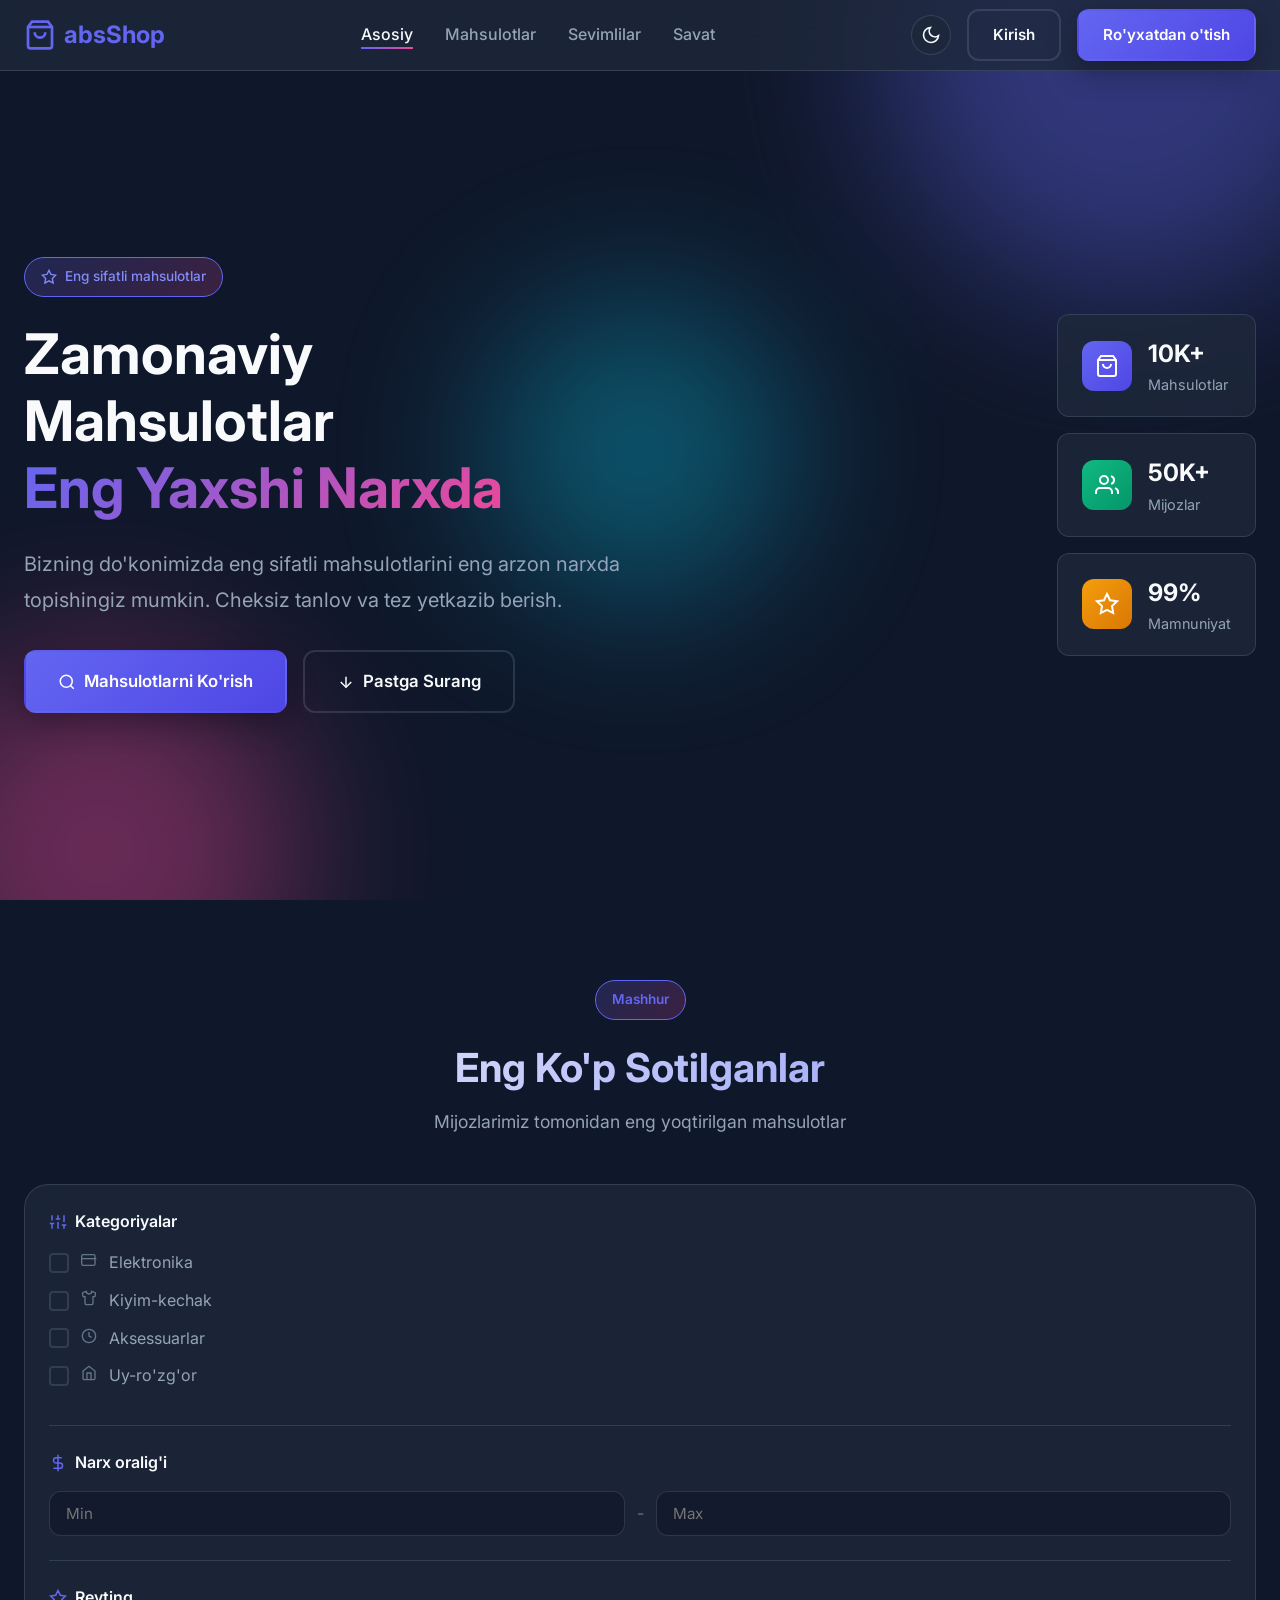
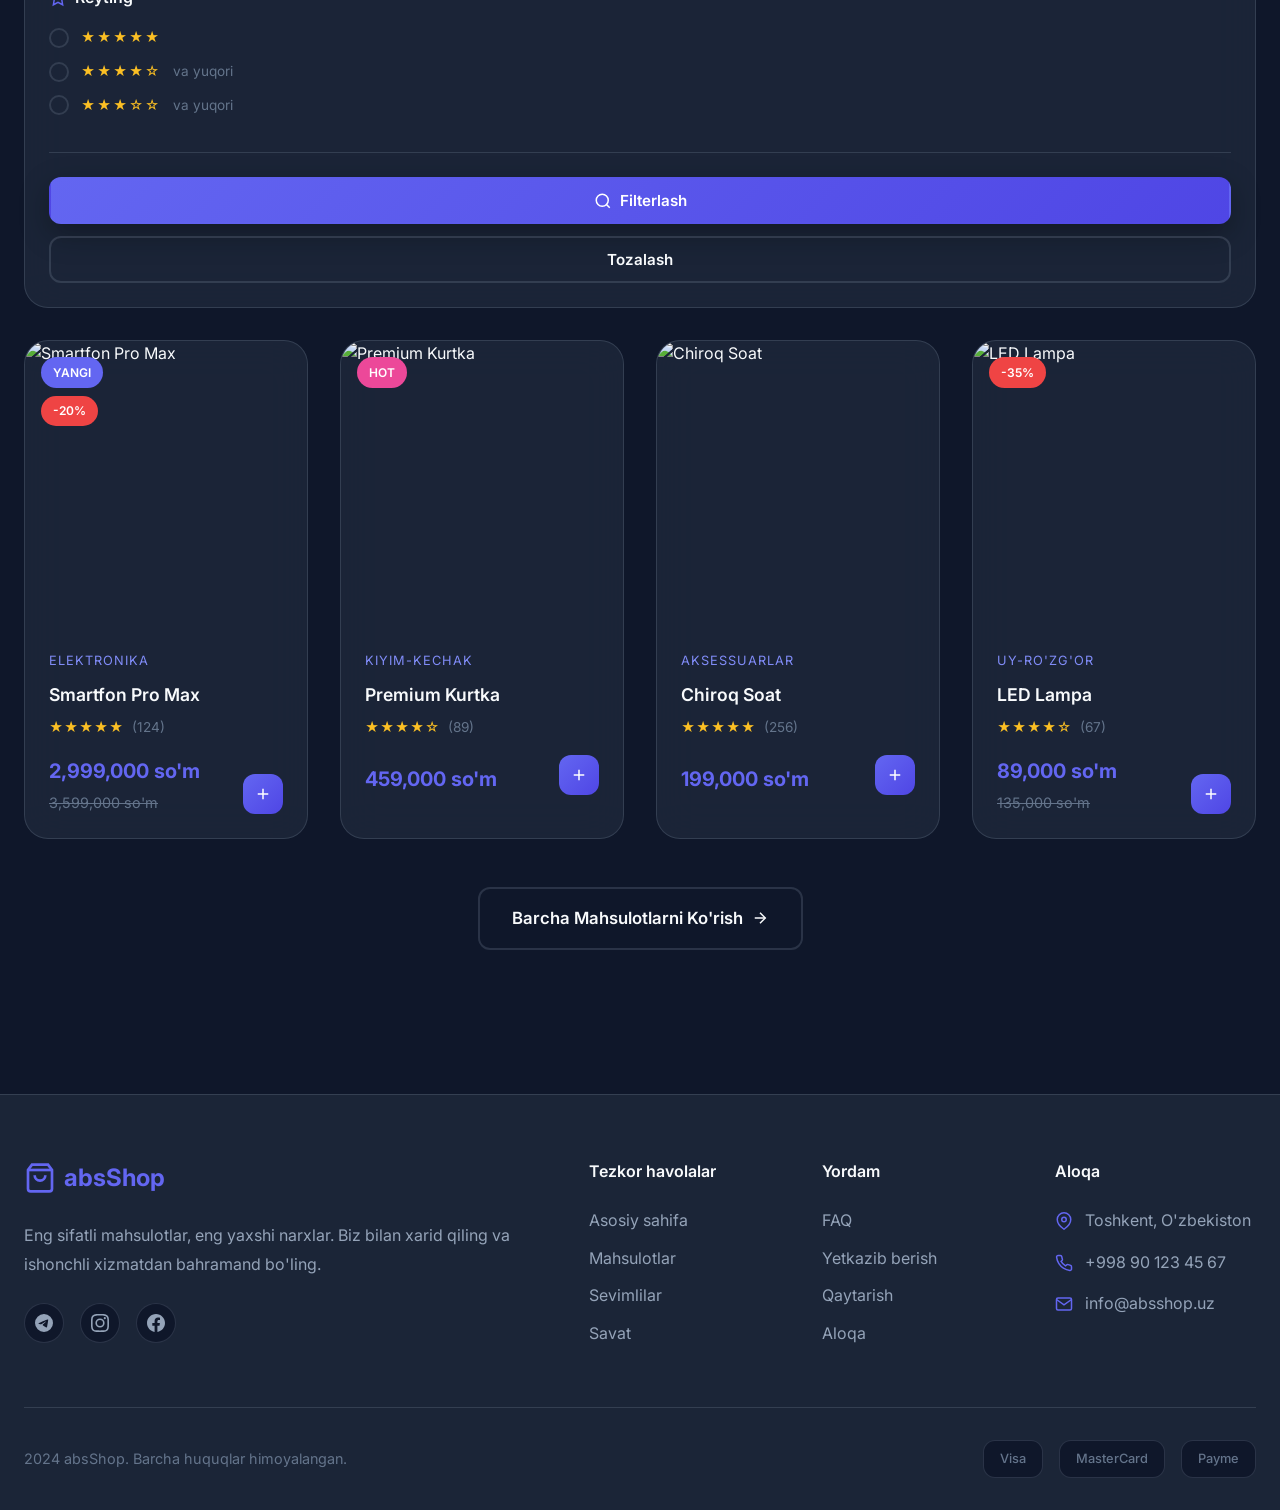
==== index.html @ 9c870eeb "ver 1.00" ====
<!DOCTYPE html>
<html lang="uz" data-theme="dark">
<head>
    <meta charset="UTF-8">
    <meta name="viewport" content="width=device-width, initial-scale=1.0">
    <meta name="description" content="absShop - Zamonaviy E-Commerce">
    <title>absShop | Asosiy Sahifa</title>
    <link rel="stylesheet" href="/styles/index.css">
</head>
<body>
    <header class="header">
        <nav class="navbar">
            <div class="container navbar__inner">
                <a href="index.html" class="logo">
                    <svg viewBox="0 0 24 24" fill="none" stroke="currentColor" stroke-width="2">
                        <path d="M6 2L3 6v14a2 2 0 0 0 2 2h14a2 2 0 0 0 2-2V6l-3-4z"/>
                        <line x1="3" y1="6" x2="21" y2="6"/>
                        <path d="M16 10a4 4 0 0 1-8 0"/>
                    </svg>
                    <span>absShop</span>
                </a>

                <ul class="nav-links">
                    <li><a href="index.html" class="nav-link active">Asosiy</a></li>
                    <li><a href="products.html" class="nav-link">Mahsulotlar</a></li>
                    <li><a href="favorites.html" class="nav-link">Sevimlilar</a></li>
                    <li><a href="cart.html" class="nav-link">Savat</a></li>
                </ul>

                <div class="nav-actions">
                    <button class="theme-toggle" aria-label="Tema">
                        <svg class="icon-sun" viewBox="0 0 24 24" fill="none" stroke="currentColor" stroke-width="2">
                            <circle cx="12" cy="12" r="5"/>
                            <line x1="12" y1="1" x2="12" y2="3"/>
                            <line x1="12" y1="21" x2="12" y2="23"/>
                            <line x1="4.22" y1="4.22" x2="5.64" y2="5.64"/>
                            <line x1="18.36" y1="18.36" x2="19.78" y2="19.78"/>
                            <line x1="1" y1="12" x2="3" y2="12"/>
                            <line x1="21" y1="12" x2="23" y2="12"/>
                            <line x1="4.22" y1="19.78" x2="5.64" y2="18.36"/>
                            <line x1="18.36" y1="5.64" x2="19.78" y2="4.22"/>
                        </svg>
                        <svg class="icon-moon" viewBox="0 0 24 24" fill="none" stroke="currentColor" stroke-width="2">
                            <path d="M21 12.79A9 9 0 1 1 11.21 3 7 7 0 0 0 21 12.79z"/>
                        </svg>
                    </button>
                    <a href="/pages/loginPage.html" class="btn btn--outline">Kirish</a>
                    <a href="/pages/loginPage.html" class="btn btn--primary">Ro'yxatdan o'tish</a>
                    <button class="mobile-menu-btn" aria-label="Menyu">
                        <span></span>
                        <span></span>
                        <span></span>
                    </button>
                </div>
            </div>
        </nav>
    </header>

    <main>
        <section class="hero">
            <div class="hero__bg">
                <div class="hero__shape hero__shape--1"></div>
                <div class="hero__shape hero__shape--2"></div>
                <div class="hero__shape hero__shape--3"></div>
            </div>
            <div class="container hero__container">
                <div class="hero__content">
                    <span class="hero__badge">
                        <svg viewBox="0 0 24 24" fill="none" stroke="currentColor" stroke-width="2">
                            <polygon points="12 2 15.09 8.26 22 9.27 17 14.14 18.18 21.02 12 17.77 5.82 21.02 7 14.14 2 9.27 8.91 8.26 12 2"/>
                        </svg>
                        Eng sifatli mahsulotlar
                    </span>
                    <h1 class="hero__title">
                        Zamonaviy Mahsulotlar<br>
                        <span class="text-gradient">Eng Yaxshi Narxda</span>
                    </h1>
                    <p class="hero__subtitle">
                        Bizning do'konimizda eng sifatli mahsulotlarini eng arzon narxda topishingiz mumkin. Cheksiz tanlov va tez yetkazib berish.
                    </p>
                    <div class="hero__buttons">
                        <a href="products.html" class="btn btn--primary btn--lg">
                            <svg viewBox="0 0 24 24" fill="none" stroke="currentColor" stroke-width="2">
                                <circle cx="11" cy="11" r="8"/>
                                <line x1="21" y1="21" x2="16.65" y2="16.65"/>
                            </svg>
                            Mahsulotlarni Ko'rish
                        </a>
                        <a href="#products-preview" class="btn btn--outline btn--lg">
                            <svg viewBox="0 0 24 24" fill="none" stroke="currentColor" stroke-width="2">
                                <line x1="12" y1="5" x2="12" y2="19"/>
                                <polyline points="19 12 12 19 5 12"/>
                            </svg>
                            Pastga Surang
                        </a>
                    </div>
                </div>
                <div class="hero__stats">
                    <div class="stat-card">
                        <div class="stat-card__icon stat-card__icon--primary">
                            <svg viewBox="0 0 24 24" fill="none" stroke="currentColor" stroke-width="2">
                                <path d="M6 2L3 6v14a2 2 0 0 0 2 2h14a2 2 0 0 0 2-2V6l-3-4z"/>
                                <line x1="3" y1="6" x2="21" y2="6"/>
                                <path d="M16 10a4 4 0 0 1-8 0"/>
                            </svg>
                        </div>
                        <div class="stat-card__content">
                            <span class="stat-card__number">10K+</span>
                            <span class="stat-card__label">Mahsulotlar</span>
                        </div>
                    </div>
                    <div class="stat-card">
                        <div class="stat-card__icon stat-card__icon--success">
                            <svg viewBox="0 0 24 24" fill="none" stroke="currentColor" stroke-width="2">
                                <path d="M17 21v-2a4 4 0 0 0-4-4H5a4 4 0 0 0-4 4v2"/>
                                <circle cx="9" cy="7" r="4"/>
                                <path d="M23 21v-2a4 4 0 0 0-3-3.87"/>
                                <path d="M16 3.13a4 4 0 0 1 0 7.75"/>
                            </svg>
                        </div>
                        <div class="stat-card__content">
                            <span class="stat-card__number">50K+</span>
                            <span class="stat-card__label">Mijozlar</span>
                        </div>
                    </div>
                    <div class="stat-card">
                        <div class="stat-card__icon stat-card__icon--warning">
                            <svg viewBox="0 0 24 24" fill="none" stroke="currentColor" stroke-width="2">
                                <polygon points="12 2 15.09 8.26 22 9.27 17 14.14 18.18 21.02 12 17.77 5.82 21.02 7 14.14 2 9.27 8.91 8.26 12 2"/>
                            </svg>
                        </div>
                        <div class="stat-card__content">
                            <span class="stat-card__number">99%</span>
                            <span class="stat-card__label">Mamnuniyat</span>
                        </div>
                    </div>
                </div>
            </div>
        </section>

        <section id="products-preview" class="products-preview section">
            <div class="container">
                <div class="section-header">
                    <span class="section-badge">Mashhur</span>
                    <h2 class="section-title">Eng Ko'p Sotilganlar</h2>
                    <p class="section-subtitle">Mijozlarimiz tomonidan eng yoqtirilgan mahsulotlar</p>
                </div>

                <div class="filters">
                    <div class="filter-group">
                        <h3 class="filter-title">
                            <svg viewBox="0 0 24 24" fill="none" stroke="currentColor" stroke-width="2">
                                <line x1="4" y1="21" x2="4" y2="14"/>
                                <line x1="4" y1="10" x2="4" y2="3"/>
                                <line x1="12" y1="21" x2="12" y2="12"/>
                                <line x1="12" y1="8" x2="12" y2="3"/>
                                <line x1="20" y1="21" x2="20" y2="16"/>
                                <line x1="20" y1="12" x2="20" y2="3"/>
                                <line x1="1" y1="14" x2="7" y2="14"/>
                                <line x1="9" y1="8" x2="15" y2="8"/>
                                <line x1="17" y1="16" x2="23" y2="16"/>
                            </svg>
                            Kategoriyalar
                        </h3>
                        <label class="filter-checkbox">
                            <input type="checkbox" name="category" value="electronics">
                            <span class="filter-checkbox__mark"></span>
                            <span class="filter-checkbox__icon">
                                <svg viewBox="0 0 24 24" fill="none" stroke="currentColor" stroke-width="2">
                                    <rect x="1" y="4" width="20" height="16" rx="2" ry="2"/>
                                    <line x1="1" y1="10" x2="23" y2="10"/>
                                </svg>
                            </span>
                            Elektronika
                        </label>
                        <label class="filter-checkbox">
                            <input type="checkbox" name="category" value="clothing">
                            <span class="filter-checkbox__mark"></span>
                            <span class="filter-checkbox__icon">
                                <svg viewBox="0 0 24 24" fill="none" stroke="currentColor" stroke-width="2">
                                    <path d="M20.38 3.46L16 2a4 4 0 0 1-8 0L3.62 3.46a2 2 0 0 0-1.34 2.23l.58 3.47a1 1 0 0 0 .99.84H6v10c0 1.1.9 2 2 2h8a2 2 0 0 0 2-2V10h2.15a1 1 0 0 0 .99-.84l.58-3.47a2 2 0 0 0-1.34-2.23z"/>
                                </svg>
                            </span>
                            Kiyim-kechak
                        </label>
                        <label class="filter-checkbox">
                            <input type="checkbox" name="category" value="accessories">
                            <span class="filter-checkbox__mark"></span>
                            <span class="filter-checkbox__icon">
                                <svg viewBox="0 0 24 24" fill="none" stroke="currentColor" stroke-width="2">
                                    <circle cx="12" cy="12" r="10"/>
                                    <polyline points="12 6 12 12 16 14"/>
                                </svg>
                            </span>
                            Aksessuarlar
                        </label>
                        <label class="filter-checkbox">
                            <input type="checkbox" name="category" value="home">
                            <span class="filter-checkbox__mark"></span>
                            <span class="filter-checkbox__icon">
                                <svg viewBox="0 0 24 24" fill="none" stroke="currentColor" stroke-width="2">
                                    <path d="M3 9l9-7 9 7v11a2 2 0 0 1-2 2H5a2 2 0 0 1-2-2z"/>
                                    <polyline points="9 22 9 12 15 12 15 22"/>
                                </svg>
                            </span>
                            Uy-ro'zg'or
                        </label>
                    </div>

                    <div class="filter-group">
                        <h3 class="filter-title">
                            <svg viewBox="0 0 24 24" fill="none" stroke="currentColor" stroke-width="2">
                                <line x1="12" y1="1" x2="12" y2="23"/>
                                <path d="M17 5H9.5a3.5 3.5 0 0 0 0 7h5a3.5 3.5 0 0 1 0 7H6"/>
                            </svg>
                            Narx oralig'i
                        </h3>
                        <div class="filter-price">
                            <input type="number" placeholder="Min" class="filter-price__input">
                            <span class="filter-price__separator">-</span>
                            <input type="number" placeholder="Max" class="filter-price__input">
                        </div>
                    </div>

                    <div class="filter-group">
                        <h3 class="filter-title">
                            <svg viewBox="0 0 24 24" fill="none" stroke="currentColor" stroke-width="2">
                                <polygon points="12 2 15.09 8.26 22 9.27 17 14.14 18.18 21.02 12 17.77 5.82 21.02 7 14.14 2 9.27 8.91 8.26 12 2"/>
                            </svg>
                            Reyting
                        </h3>
                        <label class="filter-radio">
                            <input type="radio" name="rating" value="5">
                            <span class="filter-radio__mark"></span>
                            <span class="filter-radio__stars">★★★★★</span>
                        </label>
                        <label class="filter-radio">
                            <input type="radio" name="rating" value="4">
                            <span class="filter-radio__mark"></span>
                            <span class="filter-radio__stars">★★★★☆</span>
                            <span class="filter-radio__text">va yuqori</span>
                        </label>
                        <label class="filter-radio">
                            <input type="radio" name="rating" value="3">
                            <span class="filter-radio__mark"></span>
                            <span class="filter-radio__stars">★★★☆☆</span>
                            <span class="filter-radio__text">va yuqori</span>
                        </label>
                    </div>

                    <div class="filter-actions">
                        <button class="btn btn--primary btn--block">
                            <svg viewBox="0 0 24 24" fill="none" stroke="currentColor" stroke-width="2">
                                <circle cx="11" cy="11" r="8"/>
                                <line x1="21" y1="21" x2="16.65" y2="16.65"/>
                            </svg>
                            Filterlash
                        </button>
                        <button class="btn btn--outline btn--block">Tozalash</button>
                    </div>
                </div>

                <div class="products-grid" id="productsGrid">
                    <article class="product-card" data-product-id="1">
                        <div class="product-card__badges">
                            <span class="product-badge product-badge--new">Yangi</span>
                            <span class="product-badge product-badge--sale">-20%</span>
                        </div>
                        <div class="product-card__image">
                            <img src="https://picsum.photos/400/400?random=1" alt="Smartfon Pro Max" loading="lazy">
                            <div class="product-card__overlay">
                                <button class="product-card__action" aria-label="Sevimlilarga qo'shish" data-action="favorite">
                                    <svg viewBox="0 0 24 24" fill="none" stroke="currentColor" stroke-width="2">
                                        <path d="M20.84 4.61a5.5 5.5 0 0 0-7.78 0L12 5.67l-1.06-1.06a5.5 5.5 0 0 0-7.78 7.78l1.06 1.06L12 21.23l7.78-7.78 1.06-1.06a5.5 5.5 0 0 0 0-7.78z"/>
                                    </svg>
                                </button>
                                <button class="product-card__action" aria-label="Savatga qo'shish" data-action="cart">
                                    <svg viewBox="0 0 24 24" fill="none" stroke="currentColor" stroke-width="2">
                                        <circle cx="9" cy="21" r="1"/>
                                        <circle cx="20" cy="21" r="1"/>
                                        <path d="M1 1h4l2.68 13.39a2 2 0 0 0 2 1.61h9.72a2 2 0 0 0 2-1.61L23 6H6"/>
                                    </svg>
                                </button>
                                <a href="product-details.html?id=1" class="product-card__action" aria-label="Batafsil">
                                    <svg viewBox="0 0 24 24" fill="none" stroke="currentColor" stroke-width="2">
                                        <path d="M1 12s4-8 11-8 11 8 11 8-4 8-11 8-11-8-11-8z"/>
                                        <circle cx="12" cy="12" r="3"/>
                                    </svg>
                                </a>
                            </div>
                        </div>
                        <div class="product-card__content">
                            <span class="product-card__category">Elektronika</span>
                            <h3 class="product-card__title">Smartfon Pro Max</h3>
                            <div class="product-card__rating">
                                <span class="product-card__stars">★★★★★</span>
                                <span class="product-card__reviews">(124)</span>
                            </div>
                            <div class="product-card__footer">
                                <div class="product-card__price">
                                    <span class="product-card__price-current">2,999,000 so'm</span>
                                    <span class="product-card__price-old">3,599,000 so'm</span>
                                </div>
                                <button class="product-card__add-btn" aria-label="Savatga qo'shish">
                                    <svg viewBox="0 0 24 24" fill="none" stroke="currentColor" stroke-width="2">
                                        <line x1="12" y1="5" x2="12" y2="19"/>
                                        <line x1="5" y1="12" x2="19" y2="12"/>
                                    </svg>
                                </button>
                            </div>
                        </div>
                    </article>

                    <article class="product-card" data-product-id="2">
                        <div class="product-card__badges">
                            <span class="product-badge product-badge--hot">Hot</span>
                        </div>
                        <div class="product-card__image">
                            <img src="https://picsum.photos/400/400?random=2" alt="Premium Kurtka" loading="lazy">
                            <div class="product-card__overlay">
                                <button class="product-card__action" aria-label="Sevimlilarga qo'shish" data-action="favorite">
                                    <svg viewBox="0 0 24 24" fill="none" stroke="currentColor" stroke-width="2">
                                        <path d="M20.84 4.61a5.5 5.5 0 0 0-7.78 0L12 5.67l-1.06-1.06a5.5 5.5 0 0 0-7.78 7.78l1.06 1.06L12 21.23l7.78-7.78 1.06-1.06a5.5 5.5 0 0 0 0-7.78z"/>
                                    </svg>
                                </button>
                                <button class="product-card__action" aria-label="Savatga qo'shish" data-action="cart">
                                    <svg viewBox="0 0 24 24" fill="none" stroke="currentColor" stroke-width="2">
                                        <circle cx="9" cy="21" r="1"/>
                                        <circle cx="20" cy="21" r="1"/>
                                        <path d="M1 1h4l2.68 13.39a2 2 0 0 0 2 1.61h9.72a2 2 0 0 0 2-1.61L23 6H6"/>
                                    </svg>
                                </button>
                                <a href="product-details.html?id=2" class="product-card__action" aria-label="Batafsil">
                                    <svg viewBox="0 0 24 24" fill="none" stroke="currentColor" stroke-width="2">
                                        <path d="M1 12s4-8 11-8 11 8 11 8-4 8-11 8-11-8-11-8z"/>
                                        <circle cx="12" cy="12" r="3"/>
                                    </svg>
                                </a>
                            </div>
                        </div>
                        <div class="product-card__content">
                            <span class="product-card__category">Kiyim-kechak</span>
                            <h3 class="product-card__title">Premium Kurtka</h3>
                            <div class="product-card__rating">
                                <span class="product-card__stars">★★★★☆</span>
                                <span class="product-card__reviews">(89)</span>
                            </div>
                            <div class="product-card__footer">
                                <div class="product-card__price">
                                    <span class="product-card__price-current">459,000 so'm</span>
                                </div>
                                <button class="product-card__add-btn" aria-label="Savatga qo'shish">
                                    <svg viewBox="0 0 24 24" fill="none" stroke="currentColor" stroke-width="2">
                                        <line x1="12" y1="5" x2="12" y2="19"/>
                                        <line x1="5" y1="12" x2="19" y2="12"/>
                                    </svg>
                                </button>
                            </div>
                        </div>
                    </article>

                    <article class="product-card" data-product-id="3">
                        <div class="product-card__image">
                            <img src="https://picsum.photos/400/400?random=3" alt="Chiroq Soat" loading="lazy">
                            <div class="product-card__overlay">
                                <button class="product-card__action" aria-label="Sevimlilarga qo'shish" data-action="favorite">
                                    <svg viewBox="0 0 24 24" fill="none" stroke="currentColor" stroke-width="2">
                                        <path d="M20.84 4.61a5.5 5.5 0 0 0-7.78 0L12 5.67l-1.06-1.06a5.5 5.5 0 0 0-7.78 7.78l1.06 1.06L12 21.23l7.78-7.78 1.06-1.06a5.5 5.5 0 0 0 0-7.78z"/>
                                    </svg>
                                </button>
                                <button class="product-card__action" aria-label="Savatga qo'shish" data-action="cart">
                                    <svg viewBox="0 0 24 24" fill="none" stroke="currentColor" stroke-width="2">
                                        <circle cx="9" cy="21" r="1"/>
                                        <circle cx="20" cy="21" r="1"/>
                                        <path d="M1 1h4l2.68 13.39a2 2 0 0 0 2 1.61h9.72a2 2 0 0 0 2-1.61L23 6H6"/>
                                    </svg>
                                </button>
                                <a href="product-details.html?id=3" class="product-card__action" aria-label="Batafsil">
                                    <svg viewBox="0 0 24 24" fill="none" stroke="currentColor" stroke-width="2">
                                        <path d="M1 12s4-8 11-8 11 8 11 8-4 8-11 8-11-8-11-8z"/>
                                        <circle cx="12" cy="12" r="3"/>
                                    </svg>
                                </a>
                            </div>
                        </div>
                        <div class="product-card__content">
                            <span class="product-card__category">Aksessuarlar</span>
                            <h3 class="product-card__title">Chiroq Soat</h3>
                            <div class="product-card__rating">
                                <span class="product-card__stars">★★★★★</span>
                                <span class="product-card__reviews">(256)</span>
                            </div>
                            <div class="product-card__footer">
                                <div class="product-card__price">
                                    <span class="product-card__price-current">199,000 so'm</span>
                                </div>
                                <button class="product-card__add-btn" aria-label="Savatga qo'shish">
                                    <svg viewBox="0 0 24 24" fill="none" stroke="currentColor" stroke-width="2">
                                        <line x1="12" y1="5" x2="12" y2="19"/>
                                        <line x1="5" y1="12" x2="19" y2="12"/>
                                    </svg>
                                </button>
                            </div>
                        </div>
                    </article>

                    <article class="product-card" data-product-id="4">
                        <div class="product-card__badges">
                            <span class="product-badge product-badge--sale">-35%</span>
                        </div>
                        <div class="product-card__image">
                            <img src="https://picsum.photos/400/400?random=4" alt="LED Lampa" loading="lazy">
                            <div class="product-card__overlay">
                                <button class="product-card__action" aria-label="Sevimlilarga qo'shish" data-action="favorite">
                                    <svg viewBox="0 0 24 24" fill="none" stroke="currentColor" stroke-width="2">
                                        <path d="M20.84 4.61a5.5 5.5 0 0 0-7.78 0L12 5.67l-1.06-1.06a5.5 5.5 0 0 0-7.78 7.78l1.06 1.06L12 21.23l7.78-7.78 1.06-1.06a5.5 5.5 0 0 0 0-7.78z"/>
                                    </svg>
                                </button>
                                <button class="product-card__action" aria-label="Savatga qo'shish" data-action="cart">
                                    <svg viewBox="0 0 24 24" fill="none" stroke="currentColor" stroke-width="2">
                                        <circle cx="9" cy="21" r="1"/>
                                        <circle cx="20" cy="21" r="1"/>
                                        <path d="M1 1h4l2.68 13.39a2 2 0 0 0 2 1.61h9.72a2 2 0 0 0 2-1.61L23 6H6"/>
                                    </svg>
                                </button>
                                <a href="product-details.html?id=4" class="product-card__action" aria-label="Batafsil">
                                    <svg viewBox="0 0 24 24" fill="none" stroke="currentColor" stroke-width="2">
                                        <path d="M1 12s4-8 11-8 11 8 11 8-4 8-11 8-11-8-11-8z"/>
                                        <circle cx="12" cy="12" r="3"/>
                                    </svg>
                                </a>
                            </div>
                        </div>
                        <div class="product-card__content">
                            <span class="product-card__category">Uy-ro'zg'or</span>
                            <h3 class="product-card__title">LED Lampa</h3>
                            <div class="product-card__rating">
                                <span class="product-card__stars">★★★★☆</span>
                                <span class="product-card__reviews">(67)</span>
                            </div>
                            <div class="product-card__footer">
                                <div class="product-card__price">
                                    <span class="product-card__price-current">89,000 so'm</span>
                                    <span class="product-card__price-old">135,000 so'm</span>
                                </div>
                                <button class="product-card__add-btn" aria-label="Savatga qo'shish">
                                    <svg viewBox="0 0 24 24" fill="none" stroke="currentColor" stroke-width="2">
                                        <line x1="12" y1="5" x2="12" y2="19"/>
                                        <line x1="5" y1="12" x2="19" y2="12"/>
                                    </svg>
                                </button>
                            </div>
                        </div>
                    </article>
                </div>

                <div class="section-footer">
                    <a href="products.html" class="btn btn--outline btn--lg">
                        Barcha Mahsulotlarni Ko'rish
                        <svg viewBox="0 0 24 24" fill="none" stroke="currentColor" stroke-width="2">
                            <line x1="5" y1="12" x2="19" y2="12"/>
                            <polyline points="12 5 19 12 12 19"/>
                        </svg>
                    </a>
                </div>
            </div>
        </section>
    </main>

    <footer class="footer">
        <div class="container">
            <div class="footer__top">
                <div class="footer__brand">
                    <a href="index.html" class="logo logo--light">
                        <svg viewBox="0 0 24 24" fill="none" stroke="currentColor" stroke-width="2">
                            <path d="M6 2L3 6v14a2 2 0 0 0 2 2h14a2 2 0 0 0 2-2V6l-3-4z"/>
                            <line x1="3" y1="6" x2="21" y2="6"/>
                            <path d="M16 10a4 4 0 0 1-8 0"/>
                        </svg>
                        <span>absShop</span>
                    </a>
                    <p class="footer__desc">
                        Eng sifatli mahsulotlar, eng yaxshi narxlar. Biz bilan xarid qiling va ishonchli xizmatdan bahramand bo'ling.
                    </p>
                    <div class="footer__social">
                        <a href="#" class="footer__social-link" aria-label="Telegram">
                            <svg viewBox="0 0 24 24" fill="currentColor">
                                <path d="M11.944 0A12 12 0 0 0 0 12a12 12 0 0 0 12 12 12 12 0 0 0 12-12A12 12 0 0 0 12 0a12 12 0 0 0-.056 0zm4.962 7.224c.1-.002.321.023.465.14a.506.506 0 0 1 .171.325c.016.093.036.306.02.472-.18 1.898-.962 6.502-1.36 8.627-.168.9-.499 1.201-.82 1.23-.696.065-1.225-.46-1.9-.902-1.056-.693-1.653-1.124-2.678-1.8-1.185-.78-.417-1.21.258-1.91.177-.184 3.247-2.977 3.307-3.23.007-.032.014-.15-.056-.212s-.174-.041-.249-.024c-.106.024-1.793 1.14-5.061 3.345-.48.33-.913.49-1.302.48-.428-.008-1.252-.241-1.865-.44-.752-.245-1.349-.374-1.297-.789.027-.216.325-.437.893-.663 3.498-1.524 5.83-2.529 6.998-3.014 3.332-1.386 4.025-1.627 4.476-1.635z"/>
                            </svg>
                        </a>
                        <a href="#" class="footer__social-link" aria-label="Instagram">
                            <svg viewBox="0 0 24 24" fill="currentColor">
                                <path d="M12 2.163c3.204 0 3.584.012 4.85.07 3.252.148 4.771 1.691 4.919 4.919.058 1.265.069 1.645.069 4.849 0 3.205-.012 3.584-.069 4.849-.149 3.225-1.664 4.771-4.919 4.919-1.266.058-1.644.07-4.85.07-3.204 0-3.584-.012-4.849-.07-3.26-.149-4.771-1.699-4.919-4.92-.058-1.265-.07-1.644-.07-4.849 0-3.204.013-3.583.07-4.849.149-3.227 1.664-4.771 4.919-4.919 1.266-.057 1.645-.069 4.849-.069zM12 0C8.741 0 8.333.014 7.053.072 2.695.272.273 2.69.073 7.052.014 8.333 0 8.741 0 12c0 3.259.014 3.668.072 4.948.2 4.358 2.618 6.78 6.98 6.98C8.333 23.986 8.741 24 12 24c3.259 0 3.668-.014 4.948-.072 4.354-.2 6.782-2.618 6.979-6.98.059-1.28.073-1.689.073-4.948 0-3.259-.014-3.667-.072-4.947-.196-4.354-2.617-6.78-6.979-6.98C15.668.014 15.259 0 12 0zm0 5.838a6.162 6.162 0 100 12.324 6.162 6.162 0 000-12.324zM12 16a4 4 0 110-8 4 4 0 010 8zm6.406-11.845a1.44 1.44 0 100 2.881 1.44 1.44 0 000-2.881z"/>
                            </svg>
                        </a>
                        <a href="#" class="footer__social-link" aria-label="Facebook">
                            <svg viewBox="0 0 24 24" fill="currentColor">
                                <path d="M24 12.073c0-6.627-5.373-12-12-12s-12 5.373-12 12c0 5.99 4.388 10.954 10.125 11.854v-8.385H7.078v-3.47h3.047V9.43c0-3.007 1.792-4.669 4.533-4.669 1.312 0 2.686.235 2.686.235v2.953H15.83c-1.491 0-1.956.925-1.956 1.874v2.25h3.328l-.532 3.47h-2.796v8.385C19.612 23.027 24 18.062 24 12.073z"/>
                            </svg>
                        </a>
                    </div>
                </div>

                <div class="footer__links">
                    <div class="footer__col">
                        <h4 class="footer__title">Tezkor havolalar</h4>
                        <ul class="footer__list">
                            <li><a href="index.html">Asosiy sahifa</a></li>
                            <li><a href="products.html">Mahsulotlar</a></li>
                            <li><a href="favorites.html">Sevimlilar</a></li>
                            <li><a href="cart.html">Savat</a></li>
                        </ul>
                    </div>

                    <div class="footer__col">
                        <h4 class="footer__title">Yordam</h4>
                        <ul class="footer__list">
                            <li><a href="#">FAQ</a></li>
                            <li><a href="#">Yetkazib berish</a></li>
                            <li><a href="#">Qaytarish</a></li>
                            <li><a href="#">Aloqa</a></li>
                        </ul>
                    </div>

                    <div class="footer__col">
                        <h4 class="footer__title">Aloqa</h4>
                        <ul class="footer__contact">
                            <li>
                                <svg viewBox="0 0 24 24" fill="none" stroke="currentColor" stroke-width="2">
                                    <path d="M21 10c0 7-9 13-9 13s-9-6-9-13a9 9 0 0 1 18 0z"/>
                                    <circle cx="12" cy="10" r="3"/>
                                </svg>
                                Toshkent, O'zbekiston
                            </li>
                            <li>
                                <svg viewBox="0 0 24 24" fill="none" stroke="currentColor" stroke-width="2">
                                    <path d="M22 16.92v3a2 2 0 0 1-2.18 2 19.79 19.79 0 0 1-8.63-3.07 19.5 19.5 0 0 1-6-6 19.79 19.79 0 0 1-3.07-8.67A2 2 0 0 1 4.11 2h3a2 2 0 0 1 2 1.72 12.84 12.84 0 0 0 .7 2.81 2 2 0 0 1-.45 2.11L8.09 9.91a16 16 0 0 0 6 6l1.27-1.27a2 2 0 0 1 2.11-.45 12.84 12.84 0 0 0 2.81.7A2 2 0 0 1 22 16.92z"/>
                                </svg>
                                +998 90 123 45 67
                            </li>
                            <li>
                                <svg viewBox="0 0 24 24" fill="none" stroke="currentColor" stroke-width="2">
                                    <path d="M4 4h16c1.1 0 2 .9 2 2v12c0 1.1-.9 2-2 2H4c-1.1 0-2-.9-2-2V6c0-1.1.9-2 2-2z"/>
                                    <polyline points="22,6 12,13 2,6"/>
                                </svg>
                                info@absshop.uz
                            </li>
                        </ul>
                    </div>
                </div>
            </div>

            <div class="footer__bottom">
                <p>2024 absShop. Barcha huquqlar himoyalangan.</p>
                <div class="footer__payments">
                    <span class="footer__payment">Visa</span>
                    <span class="footer__payment">MasterCard</span>
                    <span class="footer__payment">Payme</span>
                </div>
            </div>
        </div>
    </footer>
</body>
</html>
---- styles/index.css ----
@import url('https://fonts.googleapis.com/css2?family=Inter:wght@300;400;500;600;700&display=swap');

:root {
    --primary: #6366f1;
    --primary-dark: #4f46e5;
    --primary-light: #818cf8;
    --secondary: #ec4899;
    --accent: #06b6d4;
    --success: #10b981;
    --warning: #f59e0b;
    --error: #ef4444;
    --bg-dark: #0f172a;
    --bg-card: rgba(30, 41, 59, 0.8);
    --bg-card-hover: rgba(30, 41, 69, 0.9);
    --text-primary: #f8fafc;
    --text-secondary: #94a3b8;
    --text-muted: #64748b;
    --border: rgba(148, 163, 184, 0.2);
    --shadow: 0 25px 50px -12px rgba(0, 0, 0, 0.5);
    --shadow-sm: 0 10px 30px rgba(0, 0, 0, 0.3);
    --transition: all 0.3s cubic-bezier(0.4, 0, 0.2, 1);
    --radius: 12px;
    --radius-lg: 24px;
}

[data-theme="light"] {
    --bg-dark: #f8fafc;
    --bg-card: rgba(255, 255, 255, 0.95);
    --bg-card-hover: rgba(255, 255, 255, 1);
    --text-primary: #0f172a;
    --text-secondary: #475569;
    --text-muted: #94a3b8;
    --border: rgba(0, 0, 0, 0.1);
}

*, *::before, *::after {
    margin: 0;
    padding: 0;
    box-sizing: border-box;
}

html {
    font-size: 16px;
    scroll-behavior: smooth;
}

body {
    font-family: 'Inter', -apple-system, BlinkMacSystemFont, sans-serif;
    background: var(--bg-dark);
    color: var(--text-primary);
    line-height: 1.6;
    overflow-x: hidden;
    -webkit-font-smoothing: antialiased;
}

a {
    color: inherit;
    text-decoration: none;
}

ul {
    list-style: none;
}

img {
    max-width: 100%;
    height: auto;
    display: block;
}

.container {
    width: 100%;
    max-width: 1400px;
    margin: 0 auto;
    padding: 0 1.5rem;
}

.section {
    padding: 5rem 0;
}

.section-header {
    text-align: center;
    margin-bottom: 3rem;
}

.section-badge {
    display: inline-block;
    padding: 0.5rem 1rem;
    background: linear-gradient(135deg, rgba(99, 102, 241, 0.2), rgba(236, 72, 153, 0.2));
    border: 1px solid var(--primary);
    border-radius: 50px;
    font-size: 0.85rem;
    font-weight: 600;
    color: var(--primary);
    margin-bottom: 1rem;
}

.section-title {
    font-size: 2.5rem;
    font-weight: 700;
    margin-bottom: 0.5rem;
    background: linear-gradient(135deg, var(--text-primary), var(--primary-light));
    -webkit-background-clip: text;
    -webkit-text-fill-color: transparent;
    background-clip: text;
}

.section-subtitle {
    color: var(--text-secondary);
    font-size: 1.1rem;
}

.section-footer {
    text-align: center;
    margin-top: 3rem;
}

.text-gradient {
    background: linear-gradient(135deg, var(--primary), var(--secondary));
    -webkit-background-clip: text;
    -webkit-text-fill-color: transparent;
    background-clip: text;
}

.header {
    position: fixed;
    top: 0;
    left: 0;
    right: 0;
    z-index: 1000;
    background: var(--bg-card);
    backdrop-filter: blur(20px);
    border-bottom: 1px solid var(--border);
}

.navbar__inner {
    display: flex;
    align-items: center;
    justify-content: space-between;
    height: 70px;
}

.logo {
    display: flex;
    align-items: center;
    gap: 0.5rem;
    font-size: 1.5rem;
    font-weight: 700;
    color: var(--primary);
}

.logo svg {
    width: 32px;
    height: 32px;
}

.nav-links {
    display: flex;
    gap: 2rem;
}

.nav-link {
    color: var(--text-secondary);
    font-weight: 500;
    transition: var(--transition);
    position: relative;
}

.nav-link::after {
    content: '';
    position: absolute;
    bottom: -5px;
    left: 0;
    width: 0;
    height: 2px;
    background: linear-gradient(90deg, var(--primary), var(--secondary));
    transition: var(--transition);
}

.nav-link:hover,
.nav-link.active {
    color: var(--text-primary);
}

.nav-link:hover::after,
.nav-link.active::after {
    width: 100%;
}

.nav-actions {
    display: flex;
    align-items: center;
    gap: 1rem;
}

.theme-toggle {
    width: 40px;
    height: 40px;
    border-radius: 50%;
    background: var(--bg-card);
    border: 1px solid var(--border);
    cursor: pointer;
    display: flex;
    align-items: center;
    justify-content: center;
    transition: var(--transition);
}

.theme-toggle svg {
    width: 20px;
    height: 20px;
    color: var(--text-primary);
}

.theme-toggle .icon-sun { display: none; }
.theme-toggle .icon-moon { display: block; }

[data-theme="light"] .theme-toggle .icon-sun { display: block; }
[data-theme="light"] .theme-toggle .icon-moon { display: none; }

.mobile-menu-btn {
    display: none;
    flex-direction: column;
    gap: 5px;
    background: none;
    border: none;
    cursor: pointer;
    padding: 0.5rem;
}

.mobile-menu-btn span {
    width: 25px;
    height: 3px;
    background: var(--text-primary);
    border-radius: 2px;
    transition: var(--transition);
}

.btn {
    display: inline-flex;
    align-items: center;
    justify-content: center;
    gap: 0.5rem;
    padding: 0.75rem 1.5rem;
    border-radius: var(--radius);
    font-family: inherit;
    font-size: 0.95rem;
    font-weight: 600;
    cursor: pointer;
    transition: var(--transition);
    border: 2px solid transparent;
}

.btn svg {
    width: 18px;
    height: 18px;
}

.btn--primary {
    background: linear-gradient(135deg, var(--primary), var(--primary-dark));
    color: white;
    box-shadow: var(--shadow-sm);
}

.btn--primary:hover {
    transform: translateY(-2px);
    box-shadow: 0 15px 40px rgba(99, 102, 241, 0.4);
}

.btn--outline {
    background: transparent;
    border-color: var(--border);
    color: var(--text-primary);
}

.btn--outline:hover {
    background: var(--bg-card);
    border-color: var(--primary);
}

.btn--lg {
    padding: 1rem 2rem;
    font-size: 1.05rem;
}

.btn--block {
    width: 100%;
}

.hero {
    min-height: 100vh;
    display: flex;
    align-items: center;
    padding-top: 70px;
    position: relative;
    overflow: hidden;
}

.hero__bg {
    position: absolute;
    inset: 0;
    overflow: hidden;
}

.hero__shape {
    position: absolute;
    border-radius: 50%;
    filter: blur(80px);
    opacity: 0.4;
}

.hero__shape--1 {
    width: 500px;
    height: 500px;
    background: var(--primary);
    top: -200px;
    right: -100px;
    animation: float 15s ease-in-out infinite;
}

.hero__shape--2 {
    width: 400px;
    height: 400px;
    background: var(--secondary);
    bottom: -150px;
    left: -100px;
    animation: float 18s ease-in-out infinite reverse;
}

.hero__shape--3 {
    width: 300px;
    height: 300px;
    background: var(--accent);
    top: 50%;
    left: 50%;
    transform: translate(-50%, -50%);
    animation: float 12s ease-in-out infinite;
}

@keyframes float {
    0%, 100% { transform: translate(0, 0); }
    50% { transform: translate(30px, -30px); }
}

.hero__container {
    position: relative;
    z-index: 1;
    display: flex;
    align-items: center;
    justify-content: space-between;
    gap: 4rem;
}

.hero__content {
    flex: 1;
    max-width: 600px;
}

.hero__badge {
    display: inline-flex;
    align-items: center;
    gap: 0.5rem;
    padding: 0.5rem 1rem;
    background: linear-gradient(135deg, rgba(99, 102, 241, 0.2), rgba(236, 72, 153, 0.2));
    border: 1px solid var(--primary);
    border-radius: 50px;
    font-size: 0.85rem;
    font-weight: 500;
    color: var(--primary-light);
    margin-bottom: 1.5rem;
}

.hero__badge svg {
    width: 16px;
    height: 16px;
}

.hero__title {
    font-size: 3.5rem;
    font-weight: 700;
    line-height: 1.2;
    margin-bottom: 1.5rem;
}

.hero__subtitle {
    font-size: 1.25rem;
    color: var(--text-secondary);
    margin-bottom: 2rem;
    line-height: 1.8;
}

.hero__buttons {
    display: flex;
    gap: 1rem;
    flex-wrap: wrap;
}

.hero__stats {
    display: flex;
    flex-direction: column;
    gap: 1rem;
}

.stat-card {
    display: flex;
    align-items: center;
    gap: 1rem;
    background: var(--bg-card);
    backdrop-filter: blur(20px);
    border: 1px solid var(--border);
    border-radius: var(--radius);
    padding: 1.25rem 1.5rem;
    transition: var(--transition);
}

.stat-card:hover {
    transform: translateX(10px);
    box-shadow: var(--shadow-sm);
}

.stat-card__icon {
    width: 50px;
    height: 50px;
    border-radius: var(--radius);
    display: flex;
    align-items: center;
    justify-content: center;
}

.stat-card__icon svg {
    width: 24px;
    height: 24px;
    color: white;
}

.stat-card__icon--primary { background: linear-gradient(135deg, var(--primary), var(--primary-dark)); }
.stat-card__icon--success { background: linear-gradient(135deg, var(--success), #059669); }
.stat-card__icon--warning { background: linear-gradient(135deg, var(--warning), #d97706); }

.stat-card__content {
    display: flex;
    flex-direction: column;
}

.stat-card__number {
    font-size: 1.5rem;
    font-weight: 700;
    color: var(--text-primary);
}

.stat-card__label {
    font-size: 0.9rem;
    color: var(--text-secondary);
}

.filters {
    background: var(--bg-card);
    backdrop-filter: blur(20px);
    border: 1px solid var(--border);
    border-radius: var(--radius-lg);
    padding: 1.5rem;
    margin-bottom: 2rem;
}

.filter-group {
    margin-bottom: 1.5rem;
    padding-bottom: 1.5rem;
    border-bottom: 1px solid var(--border);
}

.filter-group:last-of-type {
    border-bottom: none;
    margin-bottom: 0;
    padding-bottom: 0;
}

.filter-title {
    display: flex;
    align-items: center;
    gap: 0.5rem;
    font-size: 1rem;
    font-weight: 600;
    margin-bottom: 1rem;
    color: var(--text-primary);
}

.filter-title svg {
    width: 18px;
    height: 18px;
    color: var(--primary);
}

.filter-checkbox,
.filter-radio {
    display: flex;
    align-items: center;
    gap: 0.75rem;
    cursor: pointer;
    margin-bottom: 0.75rem;
    color: var(--text-secondary);
}

.filter-checkbox input,
.filter-radio input {
    display: none;
}

.filter-checkbox__mark,
.filter-radio__mark {
    width: 20px;
    height: 20px;
    border: 2px solid var(--border);
    border-radius: 4px;
    display: flex;
    align-items: center;
    justify-content: center;
    transition: var(--transition);
    flex-shrink: 0;
}

.filter-radio__mark {
    border-radius: 50%;
}

.filter-checkbox__mark::after {
    content: '';
    width: 10px;
    height: 10px;
    background: linear-gradient(135deg, var(--primary), var(--secondary));
    border-radius: 2px;
    transform: scale(0);
    transition: var(--transition);
}

.filter-radio__mark::after {
    content: '';
    width: 10px;
    height: 10px;
    background: var(--primary);
    border-radius: 50%;
    transform: scale(0);
    transition: var(--transition);
}

.filter-checkbox input:checked + .filter-checkbox__mark,
.filter-radio input:checked + .filter-radio__mark {
    border-color: var(--primary);
}

.filter-checkbox input:checked + .filter-checkbox__mark::after,
.filter-radio input:checked + .filter-radio__mark::after {
    transform: scale(1);
}

.filter-checkbox__icon svg {
    width: 16px;
    height: 16px;
    color: var(--text-muted);
}

.filter-radio__stars {
    color: #fbbf24;
    letter-spacing: 2px;
    font-size: 0.85rem;
}

.filter-radio__text {
    font-size: 0.85rem;
    color: var(--text-muted);
}

.filter-price {
    display: flex;
    align-items: center;
    gap: 0.75rem;
}

.filter-price__input {
    flex: 1;
    padding: 0.75rem 1rem;
    background: rgba(15, 23, 42, 0.6);
    border: 1px solid var(--border);
    border-radius: var(--radius);
    color: var(--text-primary);
    font-family: inherit;
    font-size: 0.95rem;
    transition: var(--transition);
}

.filter-price__input:focus {
    outline: none;
    border-color: var(--primary);
}

.filter-price__separator {
    color: var(--text-muted);
}

.filter-actions {
    display: flex;
    flex-direction: column;
    gap: 0.75rem;
    margin-top: 1rem;
}

.products-grid {
    display: grid;
    grid-template-columns: repeat(auto-fill, minmax(280px, 1fr));
    gap: 2rem;
}

.product-card {
    background: var(--bg-card);
    backdrop-filter: blur(20px);
    border: 1px solid var(--border);
    border-radius: var(--radius-lg);
    overflow: hidden;
    transition: var(--transition);
    position: relative;
}

.product-card:hover {
    transform: translateY(-8px);
    box-shadow: var(--shadow);
}

.product-card__badges {
    position: absolute;
    top: 1rem;
    left: 1rem;
    display: flex;
    flex-direction: column;
    gap: 0.5rem;
    z-index: 10;
}

.product-badge {
    padding: 0.35rem 0.75rem;
    border-radius: 20px;
    font-size: 0.75rem;
    font-weight: 600;
    text-transform: uppercase;
    width: fit-content;
}

.product-badge--new { background: var(--primary); color: white; }
.product-badge--hot { background: var(--secondary); color: white; }
.product-badge--sale { background: var(--error); color: white; }

.product-card__image {
    position: relative;
    overflow: hidden;
    aspect-ratio: 1;
}

.product-card__image img {
    width: 100%;
    height: 100%;
    object-fit: cover;
    transition: var(--transition);
}

.product-card:hover .product-card__image img {
    transform: scale(1.05);
}

.product-card__overlay {
    position: absolute;
    top: 1rem;
    right: 1rem;
    display: flex;
    flex-direction: column;
    gap: 0.5rem;
    opacity: 0;
    transform: translateX(20px);
    transition: var(--transition);
}

.product-card:hover .product-card__overlay {
    opacity: 1;
    transform: translateX(0);
}

.product-card__action {
    width: 40px;
    height: 40px;
    border-radius: 50%;
    background: var(--bg-card);
    backdrop-filter: blur(10px);
    border: 1px solid var(--border);
    cursor: pointer;
    display: flex;
    align-items: center;
    justify-content: center;
    transition: var(--transition);
}

.product-card__action svg {
    width: 18px;
    height: 18px;
    color: var(--text-primary);
}

.product-card__action:hover {
    background: var(--primary);
    border-color: var(--primary);
}

.product-card__action:hover svg {
    color: white;
}

.product-card__content {
    padding: 1.5rem;
}

.product-card__category {
    font-size: 0.8rem;
    color: var(--primary-light);
    text-transform: uppercase;
    letter-spacing: 1px;
}

.product-card__title {
    font-size: 1.1rem;
    font-weight: 600;
    margin: 0.5rem 0;
    color: var(--text-primary);
}

.product-card__rating {
    display: flex;
    align-items: center;
    gap: 0.5rem;
    margin-bottom: 1rem;
}

.product-card__stars {
    color: #fbbf24;
    letter-spacing: 1px;
    font-size: 0.85rem;
}

.product-card__reviews {
    color: var(--text-muted);
    font-size: 0.85rem;
}

.product-card__footer {
    display: flex;
    align-items: flex-end;
    justify-content: space-between;
}

.product-card__price {
    display: flex;
    flex-direction: column;
    gap: 0.25rem;
}

.product-card__price-current {
    font-size: 1.25rem;
    font-weight: 700;
    color: var(--primary);
}

.product-card__price-old {
    font-size: 0.9rem;
    color: var(--text-muted);
    text-decoration: line-through;
}

.product-card__add-btn {
    width: 40px;
    height: 40px;
    border-radius: var(--radius);
    background: linear-gradient(135deg, var(--primary), var(--primary-dark));
    border: none;
    cursor: pointer;
    display: flex;
    align-items: center;
    justify-content: center;
    transition: var(--transition);
}

.product-card__add-btn svg {
    width: 18px;
    height: 18px;
    color: white;
}

.product-card__add-btn:hover {
    transform: scale(1.1);
    box-shadow: 0 5px 20px rgba(99, 102, 241, 0.4);
}

.footer {
    background: var(--bg-card);
    border-top: 1px solid var(--border);
    padding: 4rem 0 2rem;
    margin-top: 4rem;
}

.footer__top {
    display: grid;
    grid-template-columns: 1.5fr 2fr;
    gap: 4rem;
    margin-bottom: 3rem;
}

.footer__desc {
    color: var(--text-secondary);
    margin: 1.5rem 0;
    line-height: 1.8;
}

.footer__social {
    display: flex;
    gap: 1rem;
}

.footer__social-link {
    width: 40px;
    height: 40px;
    border-radius: 50%;
    background: var(--bg-dark);
    border: 1px solid var(--border);
    display: flex;
    align-items: center;
    justify-content: center;
    transition: var(--transition);
}

.footer__social-link svg {
    width: 18px;
    height: 18px;
    color: var(--text-secondary);
}

.footer__social-link:hover {
    background: var(--primary);
    border-color: var(--primary);
}

.footer__social-link:hover svg {
    color: white;
}

.footer__links {
    display: grid;
    grid-template-columns: repeat(3, 1fr);
    gap: 2rem;
}

.footer__title {
    font-size: 1rem;
    font-weight: 600;
    margin-bottom: 1.5rem;
    color: var(--text-primary);
}

.footer__list li {
    margin-bottom: 0.75rem;
}

.footer__list a {
    color: var(--text-secondary);
    transition: var(--transition);
}

.footer__list a:hover {
    color: var(--primary);
    padding-left: 0.5rem;
}

.footer__contact li {
    display: flex;
    align-items: center;
    gap: 0.75rem;
    color: var(--text-secondary);
    margin-bottom: 1rem;
}

.footer__contact svg {
    width: 18px;
    height: 18px;
    color: var(--primary);
    flex-shrink: 0;
}

.footer__bottom {
    display: flex;
    justify-content: space-between;
    align-items: center;
    padding-top: 2rem;
    border-top: 1px solid var(--border);
    color: var(--text-muted);
    font-size: 0.9rem;
}

.footer__payments {
    display: flex;
    gap: 1rem;
}

.footer__payment {
    padding: 0.5rem 1rem;
    background: var(--bg-dark);
    border: 1px solid var(--border);
    border-radius: var(--radius);
    font-size: 0.8rem;
    font-weight: 500;
}

@media (max-width: 992px) {
    .hero__container {
        flex-direction: column;
        text-align: center;
    }
    
    .hero__content {
        max-width: 100%;
    }
    
    .hero__buttons {
        justify-content: center;
    }
    
    .hero__stats {
        flex-direction: row;
        justify-content: center;
        flex-wrap: wrap;
    }
    
    .footer__top {
        grid-template-columns: 1fr;
        gap: 2rem;
    }
    
    .footer__links {
        grid-template-columns: repeat(2, 1fr);
    }
    
    .nav-links {
        display: none;
    }
    
    .mobile-menu-btn {
        display: flex;
    }
}

@media (max-width: 768px) {
    .section {
        padding: 3rem 0;
    }
    
    .section-title {
        font-size: 2rem;
    }
    
    .hero__title {
        font-size: 2.5rem;
    }
    
    .hero__subtitle {
        font-size: 1rem;
    }
    
    .hero__buttons {
        flex-direction: column;
    }
    
    .products-grid {
        grid-template-columns: repeat(auto-fill, minmax(250px, 1fr));
    }
    
    .footer__links {
        grid-template-columns: 1fr;
        gap: 2rem;
    }
    
    .footer__bottom {
        flex-direction: column;
        gap: 1rem;
        text-align: center;
    }
}

@media (max-width: 480px) {
    .container {
        padding: 0 1rem;
    }
    
    .hero__title {
        font-size: 2rem;
    }
    
    .products-grid {
        grid-template-columns: 1fr;
    }
    
    .stat-card {
        flex: 1;
        min-width: 150px;
    }
}

@media (prefers-reduced-motion: reduce) {
    *, *::before, *::after {
        animation-duration: 0.01ms !important;
        animation-iteration-count: 1 !important;
        transition-duration: 0.01ms !important;
    }
}
/* admin panel uchun */
/*  */
.admin {
    padding-top: 70px;
    min-height: 100vh;
    background: var(--bg-dark);
}

.admin .container {
    display: flex;
    gap: 2rem;
    padding: 2rem 1.5rem;
    max-width: 1600px;
}

.admin-sidebar {
    width: 260px;
    flex-shrink: 0;
    position: sticky;
    top: 90px;
    height: calc(100vh - 110px);
    overflow-y: auto;
    background: var(--bg-card);
    border: 1px solid var(--border);
    border-radius: var(--radius-lg);
    padding: 1.5rem;
}

.admin-sidebar::-webkit-scrollbar {
    width: 6px;
}

.admin-sidebar::-webkit-scrollbar-thumb {
    background: var(--border);
    border-radius: 3px;
}

.admin-nav {
    display: flex;
    flex-direction: column;
    gap: 0.5rem;
}

.admin-nav__item {
    display: flex;
    align-items: center;
    gap: 0.75rem;
    padding: 0.875rem 1rem;
    border-radius: var(--radius);
    color: var(--text-secondary);
    font-weight: 500;
    transition: var(--transition);
}

.admin-nav__item svg {
    width: 20px;
    height: 20px;
}

.admin-nav__item:hover {
    background: rgba(99, 102, 241, 0.1);
    color: var(--text-primary);
}

.admin-nav__item.active {
    background: linear-gradient(135deg, var(--primary), var(--primary-dark));
    color: white;
}

.admin-content {
    flex: 1;
    min-width: 0;
}

.admin-header {
    display: flex;
    justify-content: space-between;
    align-items: center;
    margin-bottom: 2rem;
}

.admin-header__left {
    display: flex;
    flex-direction: column;
}

.admin-header__title {
    font-size: 1.75rem;
    font-weight: 700;
    color: var(--text-primary);
}

.admin-header__subtitle {
    color: var(--text-secondary);
    font-size: 0.95rem;
}

.admin-header__right {
    display: flex;
    align-items: center;
    gap: 1rem;
}

.admin-search {
    position: relative;
    display: flex;
    align-items: center;
}

.admin-search svg {
    position: absolute;
    left: 1rem;
    width: 18px;
    height: 18px;
    color: var(--text-muted);
}

.admin-search__input {
    padding: 0.75rem 1rem 0.75rem 2.75rem;
    background: var(--bg-card);
    border: 1px solid var(--border);
    border-radius: var(--radius);
    color: var(--text-primary);
    font-family: inherit;
    font-size: 0.95rem;
    width: 250px;
    transition: var(--transition);
}

.admin-search__input:focus {
    outline: none;
    border-color: var(--primary);
}

.admin-notification {
    position: relative;
    width: 44px;
    height: 44px;
    border-radius: var(--radius);
    background: var(--bg-card);
    border: 1px solid var(--border);
    cursor: pointer;
    display: flex;
    align-items: center;
    justify-content: center;
    transition: var(--transition);
}

.admin-notification svg {
    width: 20px;
    height: 20px;
    color: var(--text-primary);
}

.admin-notification__badge {
    position: absolute;
    top: -5px;
    right: -5px;
    width: 20px;
    height: 20px;
    border-radius: 50%;
    background: var(--error);
    color: white;
    font-size: 0.7rem;
    font-weight: 600;
    display: flex;
    align-items: center;
    justify-content: center;
}

.admin-stats {
    display: grid;
    grid-template-columns: repeat(4, 1fr);
    gap: 1.5rem;
    margin-bottom: 2rem;
}

.admin-stat-card {
    display: flex;
    align-items: center;
    gap: 1rem;
    background: var(--bg-card);
    border: 1px solid var(--border);
    border-radius: var(--radius-lg);
    padding: 1.5rem;
    transition: var(--transition);
}

.admin-stat-card:hover {
    transform: translateY(-3px);
    box-shadow: var(--shadow-sm);
}

.admin-stat-card__icon {
    width: 56px;
    height: 56px;
    border-radius: var(--radius);
    display: flex;
    align-items: center;
    justify-content: center;
    flex-shrink: 0;
}

.admin-stat-card__icon svg {
    width: 28px;
    height: 28px;
    color: white;
}

.admin-stat-card__icon--primary { background: linear-gradient(135deg, var(--primary), var(--primary-dark)); }
.admin-stat-card__icon--success { background: linear-gradient(135deg, var(--success), #059669); }
.admin-stat-card__icon--warning { background: linear-gradient(135deg, var(--warning), #d97706); }
.admin-stat-card__icon--danger { background: linear-gradient(135deg, var(--error), #dc2626); }

.admin-stat-card__content {
    display: flex;
    flex-direction: column;
}

.admin-stat-card__number {
    font-size: 1.5rem;
    font-weight: 700;
    color: var(--text-primary);
}

.admin-stat-card__label {
    font-size: 0.85rem;
    color: var(--text-secondary);
}

.admin-stat-card__change {
    font-size: 0.8rem;
    font-weight: 600;
    margin-top: 0.25rem;
}

.admin-stat-card__change--up { color: var(--success); }
.admin-stat-card__change--down { color: var(--error); }

.admin-grid {
    display: grid;
    grid-template-columns: 2fr 1fr;
    gap: 1.5rem;
}

.admin-card {
    background: var(--bg-card);
    border: 1px solid var(--border);
    border-radius: var(--radius-lg);
    padding: 1.5rem;
}

.admin-card--orders {
    grid-column: span 2;
}

.admin-card__header {
    display: flex;
    justify-content: space-between;
    align-items: center;
    margin-bottom: 1.5rem;
}

.admin-card__title {
    font-size: 1.1rem;
    font-weight: 600;
    color: var(--text-primary);
}

.admin-card__link {
    font-size: 0.9rem;
    color: var(--primary-light);
    transition: var(--transition);
}

.admin-card__link:hover {
    color: var(--primary);
}

.admin-select {
    padding: 0.5rem 1rem;
    background: var(--bg-dark);
    border: 1px solid var(--border);
    border-radius: var(--radius);
    color: var(--text-primary);
    font-family: inherit;
    font-size: 0.85rem;
    cursor: pointer;
}

.admin-table-wrapper {
    overflow-x: auto;
}

.admin-table {
    width: 100%;
    border-collapse: collapse;
}

.admin-table th,
.admin-table td {
    padding: 1rem;
    text-align: left;
    border-bottom: 1px solid var(--border);
}

.admin-table th {
    font-weight: 500;
    color: var(--text-secondary);
    font-size: 0.8rem;
    text-transform: uppercase;
    letter-spacing: 0.5px;
    white-space: nowrap;
}

.admin-table tbody tr:hover {
    background: rgba(99, 102, 241, 0.05);
}

.admin-table tbody tr:last-child td {
    border-bottom: none;
}

.admin-user {
    display: flex;
    align-items: center;
    gap: 0.75rem;
}

.admin-user__avatar {
    width: 32px;
    height: 32px;
    border-radius: 50%;
    object-fit: cover;
}

.admin-status {
    display: inline-block;
    padding: 0.35rem 0.75rem;
    border-radius: 50px;
    font-size: 0.8rem;
    font-weight: 500;
    white-space: nowrap;
}

.admin-status--pending {
    background: rgba(245, 158, 11, 0.2);
    color: var(--warning);
}

.admin-status--completed {
    background: rgba(16, 185, 129, 0.2);
    color: var(--success);
}

.admin-status--shipping {
    background: rgba(99, 102, 241, 0.2);
    color: var(--primary);
}

.admin-actions {
    display: flex;
    gap: 0.5rem;
}

.admin-action {
    width: 32px;
    height: 32px;
    border-radius: var(--radius);
    background: var(--bg-dark);
    border: 1px solid var(--border);
    cursor: pointer;
    display: flex;
    align-items: center;
    justify-content: center;
    transition: var(--transition);
}

.admin-action svg {
    width: 16px;
    height: 16px;
    color: var(--text-secondary);
}

.admin-action:hover {
    background: var(--primary);
    border-color: var(--primary);
}

.admin-action:hover svg {
    color: white;
}

.admin-action--danger:hover {
    background: var(--error);
    border-color: var(--error);
}

.chart {
    padding-top: 1rem;
}

.chart-bars {
    display: flex;
    align-items: flex-end;
    justify-content: space-between;
    height: 180px;
    padding: 0 0.5rem;
    gap: 0.5rem;
}

.chart-bar {
    flex: 1;
    height: var(--height);
    background: linear-gradient(180deg, var(--primary), var(--primary-dark));
    border-radius: 4px 4px 0 0;
    position: relative;
    transition: var(--transition);
    min-height: 20px;
}

.chart-bar:hover {
    opacity: 0.8;
}

.chart-bar--highlight {
    background: linear-gradient(180deg, var(--secondary), var(--primary));
}

.chart-bar__value {
    position: absolute;
    top: -25px;
    left: 50%;
    transform: translateX(-50%);
    font-size: 0.7rem;
    font-weight: 600;
    color: var(--text-secondary);
    white-space: nowrap;
    opacity: 0;
    transition: var(--transition);
}

.chart-bar:hover .chart-bar__value {
    opacity: 1;
}

.chart-labels {
    display: flex;
    justify-content: space-between;
    padding: 1rem 0.5rem 0;
    color: var(--text-muted);
    font-size: 0.75rem;
}

.top-products {
    display: flex;
    flex-direction: column;
    gap: 1rem;
}

.top-product {
    display: flex;
    align-items: center;
    gap: 1rem;
    padding: 0.75rem;
    background: var(--bg-dark);
    border-radius: var(--radius);
    transition: var(--transition);
}

.top-product:hover {
    background: rgba(99, 102, 241, 0.1);
}

.top-product__image {
    width: 50px;
    height: 50px;
    border-radius: var(--radius);
    object-fit: cover;
}

.top-product__info {
    flex: 1;
    display: flex;
    flex-direction: column;
}

.top-product__name {
    font-weight: 500;
    font-size: 0.95rem;
    color: var(--text-primary);
}

.top-product__sales {
    font-size: 0.8rem;
    color: var(--text-muted);
}

.top-product__revenue {
    font-weight: 600;
    font-size: 0.9rem;
    color: var(--primary);
}

.admin-form {
    display: flex;
    flex-direction: column;
    gap: 1rem;
}

.admin-form__group {
    display: flex;
    flex-direction: column;
    gap: 0.5rem;
}

.admin-form__row {
    display: grid;
    grid-template-columns: 1fr 1fr;
    gap: 1rem;
}

.admin-form__label {
    font-size: 0.85rem;
    font-weight: 500;
    color: var(--text-secondary);
}

.admin-form__input,
.admin-form__select,
.admin-form__textarea {
    padding: 0.75rem 1rem;
    background: var(--bg-dark);
    border: 1px solid var(--border);
    border-radius: var(--radius);
    color: var(--text-primary);
    font-family: inherit;
    font-size: 0.95rem;
    transition: var(--transition);
}

.admin-form__input:focus,
.admin-form__select:focus,
.admin-form__textarea:focus {
    outline: none;
    border-color: var(--primary);
}

.admin-form__textarea {
    resize: vertical;
    min-height: 80px;
}

.admin-form__file-upload {
    position: relative;
    padding: 2rem;
    border: 2px dashed var(--border);
    border-radius: var(--radius);
    text-align: center;
    cursor: pointer;
    transition: var(--transition);
}

.admin-form__file-upload:hover {
    border-color: var(--primary);
    background: rgba(99, 102, 241, 0.05);
}

.admin-form__file-upload svg {
    width: 32px;
    height: 32px;
    color: var(--text-muted);
    margin-bottom: 0.5rem;
}

.admin-form__file-upload span {
    display: block;
    font-size: 0.85rem;
    color: var(--text-muted);
}

.admin-form__file-input {
    position: absolute;
    inset: 0;
    opacity: 0;
    cursor: pointer;
}

.admin-profile {
    display: flex;
    align-items: center;
    gap: 0.5rem;
}

.admin-profile__avatar {
    width: 36px;
    height: 36px;
    border-radius: 50%;
    object-fit: cover;
}

.admin-profile__name {
    font-weight: 500;
    font-size: 0.9rem;
}

@media (max-width: 1200px) {
    .admin-stats {
        grid-template-columns: repeat(2, 1fr);
    }

    .admin-grid {
        grid-template-columns: 1fr;
    }

    .admin-card--orders {
        grid-column: span 1;
    }
}

@media (max-width: 992px) {
    .admin .container {
        flex-direction: column;
    }

    .admin-sidebar {
        width: 100%;
        height: auto;
        position: relative;
        top: 0;
    }

    .admin-nav {
        flex-direction: row;
        overflow-x: auto;
        gap: 0.25rem;
    }

    .admin-nav__item {
        white-space: nowrap;
        padding: 0.75rem;
    }

    .admin-nav__item span:not(.admin-nav__item svg) {
        display: none;
    }

    .admin-search__input {
        width: 200px;
    }
}

@media (max-width: 768px) {
    .admin-header {
        flex-direction: column;
        align-items: flex-start;
        gap: 1rem;
    }

    .admin-header__right {
        width: 100%;
    }

    .admin-search {
        flex: 1;
    }

    .admin-search__input {
        width: 100%;
    }

    .admin-stats {
        grid-template-columns: 1fr;
    }

    .admin-stat-card {
        padding: 1.25rem;
    }

    .admin-stat-card__icon {
        width: 48px;
        height: 48px;
    }

    .admin-stat-card__icon svg {
        width: 24px;
        height: 24px;
    }

    .admin-stat-card__number {
        font-size: 1.25rem;
    }

    .admin-form__row {
        grid-template-columns: 1fr;
    }

    .admin-profile__name {
        display: none;
    }

    .chart-bars {
        height: 150px;
    }

    .chart-labels {
        font-size: 0.65rem;
    }
}

@media (max-width: 480px) {
    .admin .container {
        padding: 1rem;
    }

    .admin-nav {
        padding-bottom: 0.5rem;
    }

    .admin-table th,
    .admin-table td {
        padding: 0.75rem 0.5rem;
        font-size: 0.8rem;
    }

    .admin-user__avatar {
        display: none;
    }

    .admin-actions {
        flex-wrap: wrap;
    }

    .admin-action {
        width: 28px;
        height: 28px;
    }

    .chart-bars {
        height: 120px;
    }
}
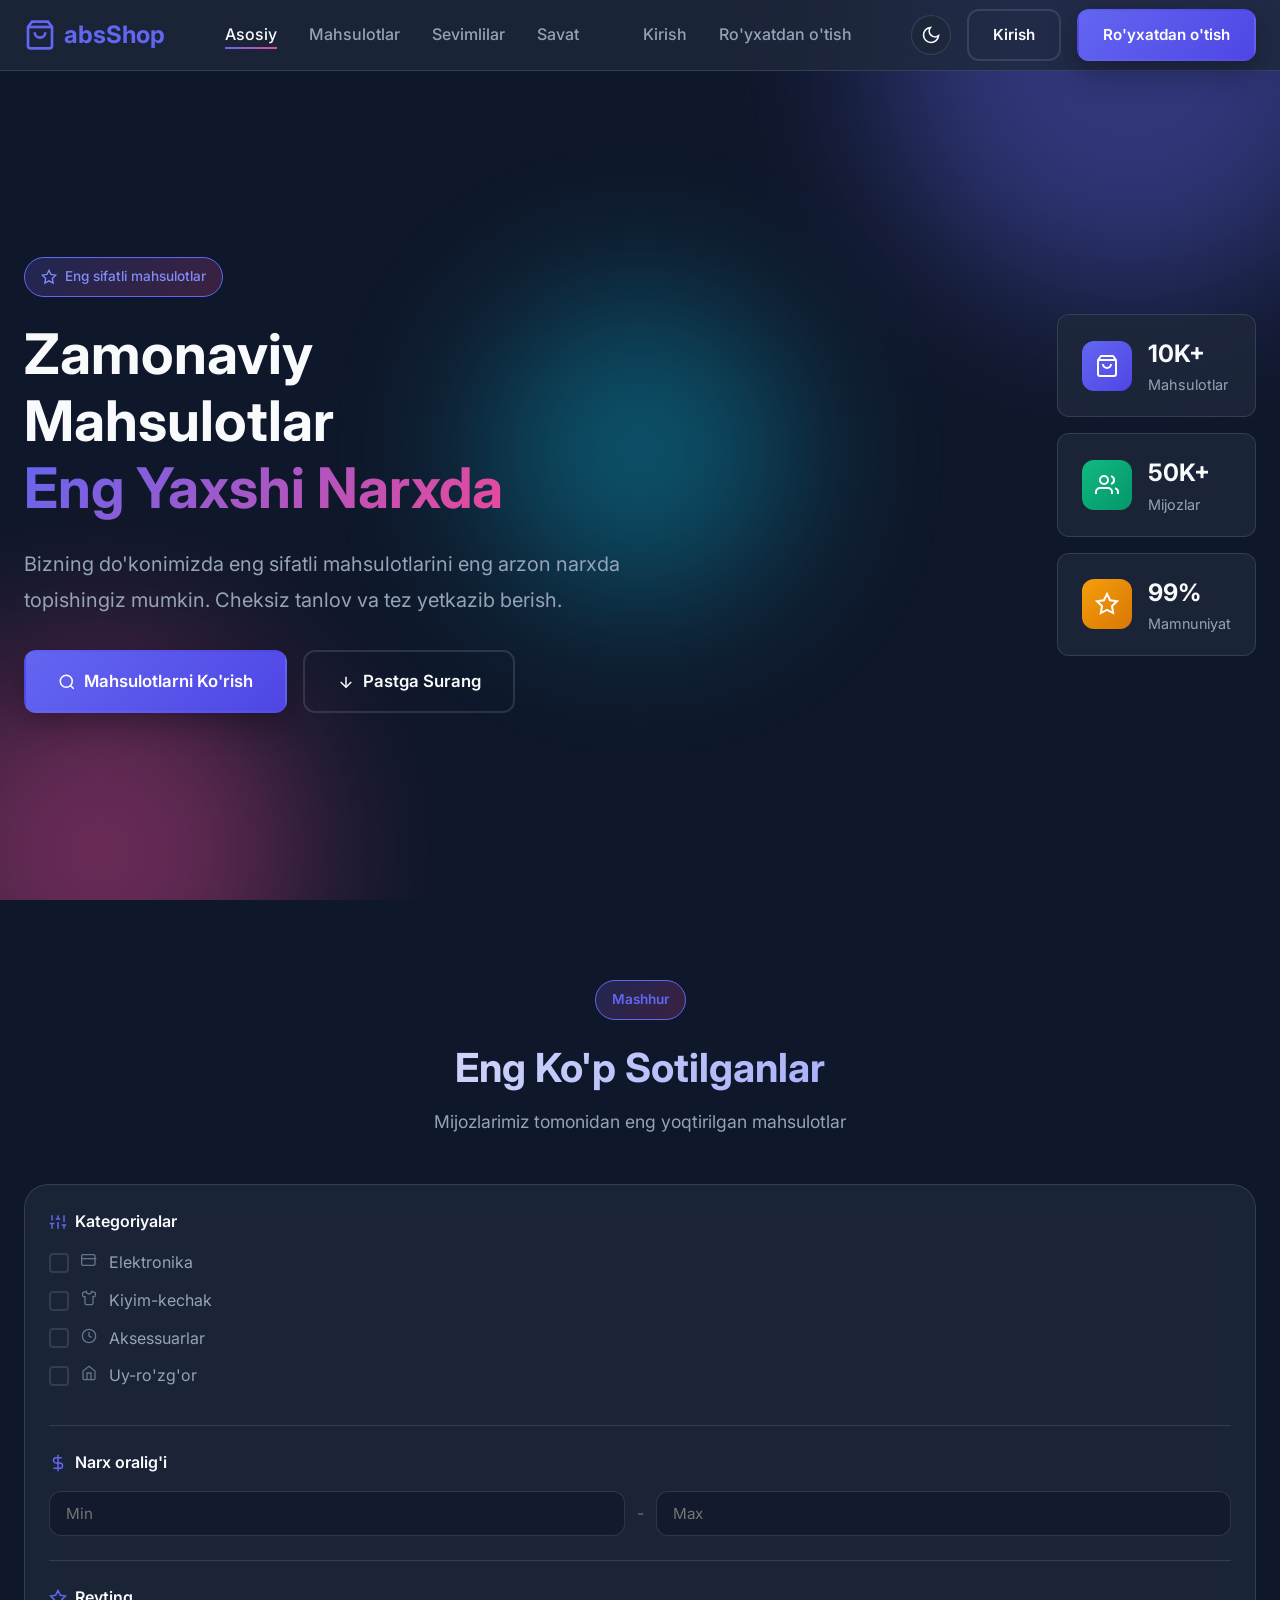
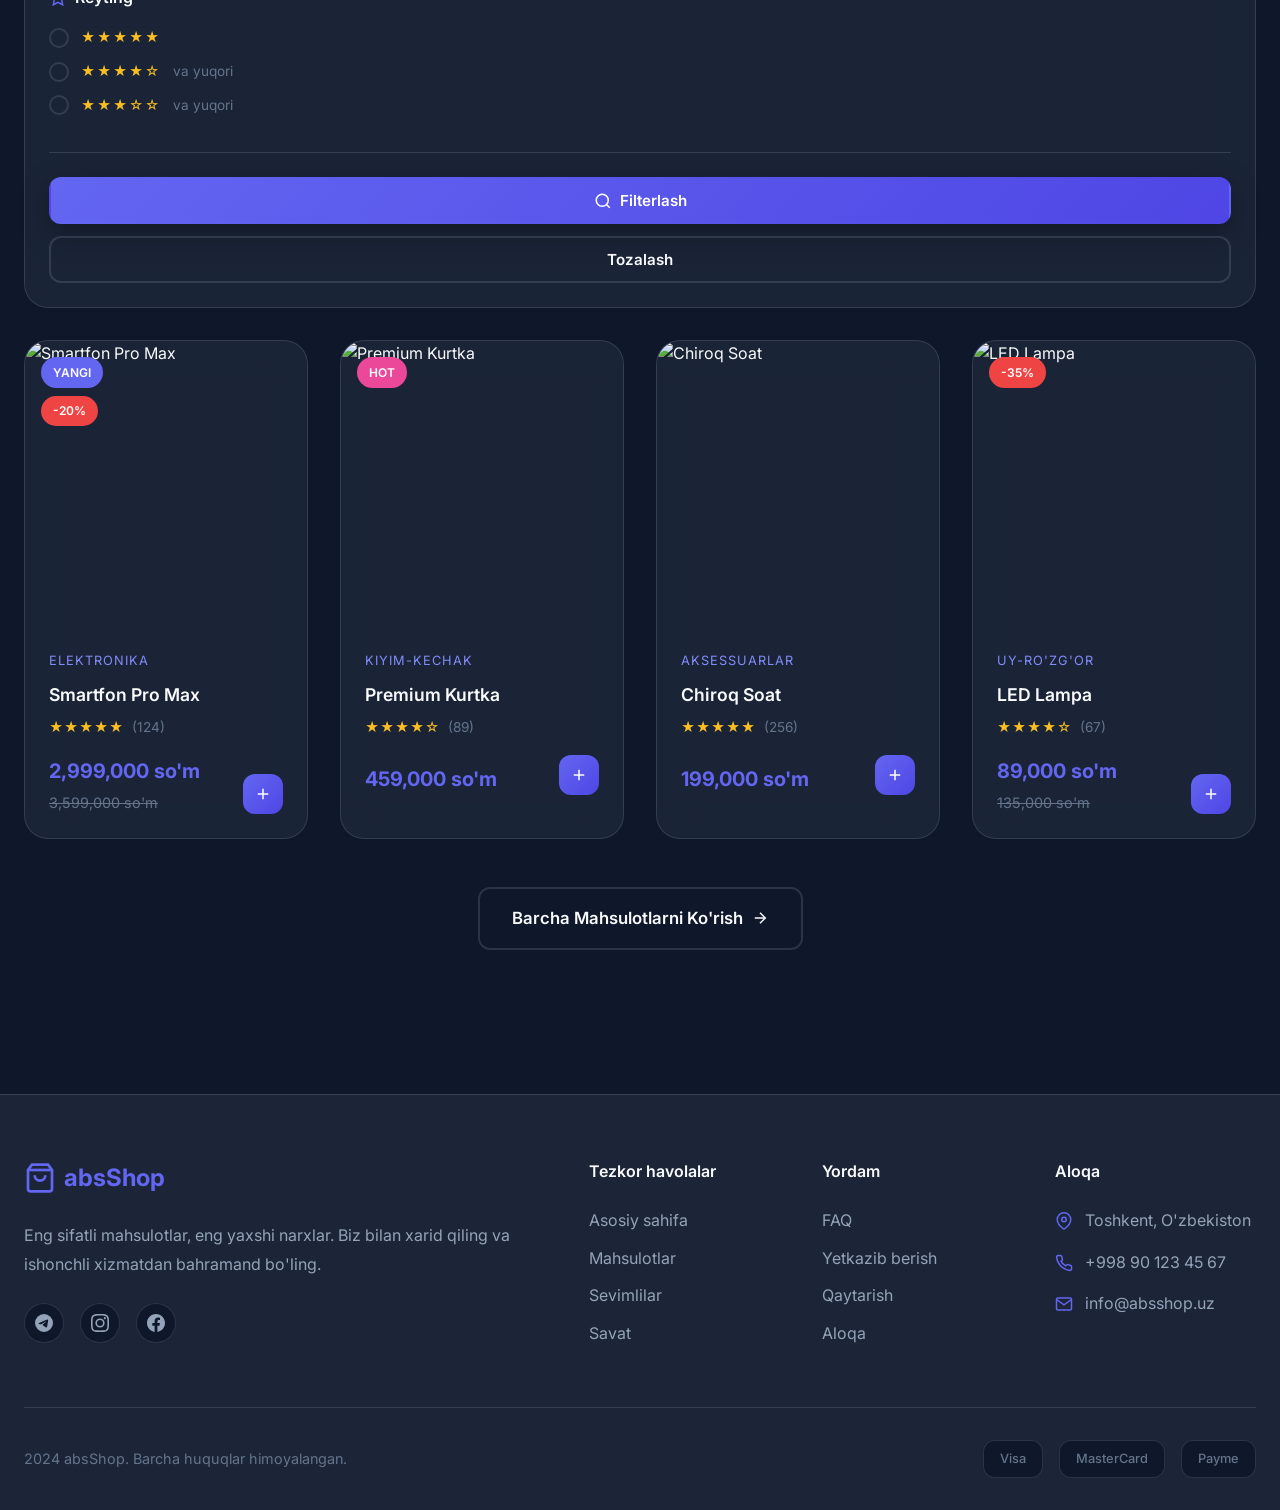
==== commit 7850dea3: "burger menu" ====
--- a/index.html
+++ b/index.html
@@ -25,6 +25,9 @@
                     <li><a href="products.html" class="nav-link">Mahsulotlar</a></li>
                     <li><a href="favorites.html" class="nav-link">Sevimlilar</a></li>
                     <li><a href="cart.html" class="nav-link">Savat</a></li>
+                    <li class="nav-divider"></li>
+                    <li><a href="/pages/loginPage.html" class="nav-link nav-link--cta">Kirish</a></li>
+                    <li><a href="/pages/loginPage.html" class="nav-link nav-link--cta nav-link--primary">Ro'yxatdan o'tish</a></li>
                 </ul>
 
                 <div class="nav-actions">
--- a/styles/index.css
+++ b/styles/index.css
@@ -943,67 +943,390 @@
     }
     
     .nav-links {
+        position: fixed;
+        top: 70px;
+        left: 0;
+        right: 0;
+        bottom: 0;
+        background: var(--bg-card);
+        backdrop-filter: blur(20px);
+        flex-direction: column;
+        align-items: center;
+        justify-content: flex-start;
+        padding: 2rem 1.5rem;
+        gap: 0.25rem;
+        transform: translateX(-100%);
+        transition: transform 0.3s ease;
+        display: flex;
+        z-index: 999;
+        overflow-y: auto;
+    }
+
+    .nav-links.active {
+        transform: translateX(0);
+    }
+
+    .nav-link {
+        font-size: 1.1rem;
+        padding: 0.875rem 1.5rem;
+        width: 100%;
+        max-width: 300px;
+        text-align: center;
+        border-radius: var(--radius);
+        transition: var(--transition);
+    }
+
+    .nav-link:hover {
+        background: rgba(99, 102, 241, 0.1);
+    }
+
+    .nav-divider {
+        width: 100%;
+        max-width: 300px;
+        height: 1px;
+        background: var(--border);
+        margin: 0.75rem 0;
+    }
+
+    .nav-link--cta {
+        border: 1px solid var(--border);
+        margin-top: 0.25rem;
+    }
+
+    .nav-link--cta:hover {
+        border-color: var(--primary);
+        background: rgba(99, 102, 241, 0.1);
+    }
+
+    .nav-link--primary {
+        background: linear-gradient(135deg, var(--primary), var(--primary-dark));
+        color: white;
+        border: none;
+    }
+
+    .nav-link--primary:hover {
+        transform: translateY(-2px);
+        box-shadow: 0 5px 20px rgba(99, 102, 241, 0.4);
+        background: linear-gradient(135deg, var(--primary), var(--primary-dark));
+    }
+
+    .nav-actions {
+        gap: 0.5rem;
+    }
+
+    .nav-actions .btn--outline,
+    .nav-actions .btn--primary {
         display: none;
     }
-    
+
     .mobile-menu-btn {
         display: flex;
     }
+
+    .mobile-menu-btn.active span:nth-child(1) {
+        transform: rotate(45deg) translate(5px, 5px);
+    }
+
+    .mobile-menu-btn.active span:nth-child(2) {
+        opacity: 0;
+    }
+
+    .mobile-menu-btn.active span:nth-child(3) {
+        transform: rotate(-45deg) translate(7px, -6px);
+    }
+
+    .theme-toggle {
+        width: 44px;
+        height: 44px;
+        background: var(--bg-dark);
+        border: 1px solid var(--border);
+    }
+
+    .theme-toggle:hover {
+        border-color: var(--primary);
+        background: rgba(99, 102, 241, 0.1);
+    }
 }
 
 @media (max-width: 768px) {
     .section {
-        padding: 3rem 0;
-    }
-    
+        padding: 4rem 0;
+    }
+
     .section-title {
-        font-size: 2rem;
-    }
-    
+        font-size: 1.85rem;
+    }
+
+    .section-subtitle {
+        font-size: 1rem;
+    }
+
     .hero__title {
-        font-size: 2.5rem;
-    }
-    
+        font-size: 2.2rem;
+    }
+
     .hero__subtitle {
         font-size: 1rem;
     }
-    
+
     .hero__buttons {
         flex-direction: column;
     }
-    
+
+    .hero__stats {
+        flex-direction: row;
+        flex-wrap: wrap;
+    }
+
+    .stat-card {
+        flex: 1;
+        min-width: 140px;
+    }
+
     .products-grid {
-        grid-template-columns: repeat(auto-fill, minmax(250px, 1fr));
-    }
-    
+        grid-template-columns: repeat(auto-fill, minmax(240px, 1fr));
+        gap: 1.5rem;
+    }
+
     .footer__links {
-        grid-template-columns: 1fr;
-        gap: 2rem;
-    }
-    
+        grid-template-columns: repeat(2, 1fr);
+        gap: 1.5rem;
+    }
+
     .footer__bottom {
         flex-direction: column;
         gap: 1rem;
         text-align: center;
     }
+
+    .footer__payment {
+        padding: 0.4rem 0.75rem;
+    }
 }
 
 @media (max-width: 480px) {
     .container {
         padding: 0 1rem;
     }
-    
+
+    .navbar__inner {
+        height: 60px;
+    }
+
+    .logo {
+        font-size: 1.25rem;
+    }
+
+    .logo svg {
+        width: 28px;
+        height: 28px;
+    }
+
+    .theme-toggle {
+        width: 36px;
+        height: 36px;
+    }
+
+    .hero {
+        min-height: auto;
+        padding: 80px 0 3rem;
+    }
+
     .hero__title {
-        font-size: 2rem;
-    }
-    
+        font-size: 1.75rem;
+        line-height: 1.3;
+    }
+
+    .hero__subtitle {
+        font-size: 0.95rem;
+        line-height: 1.7;
+    }
+
+    .hero__buttons {
+        flex-direction: column;
+        gap: 0.75rem;
+    }
+
+    .btn--lg {
+        padding: 0.875rem 1.5rem;
+        font-size: 1rem;
+    }
+
+    .hero__stats {
+        flex-direction: column;
+        gap: 0.75rem;
+    }
+
+    .stat-card {
+        padding: 1rem;
+        gap: 0.75rem;
+    }
+
+    .stat-card__icon {
+        width: 44px;
+        height: 44px;
+    }
+
+    .stat-card__icon svg {
+        width: 20px;
+        height: 20px;
+    }
+
+    .stat-card__number {
+        font-size: 1.25rem;
+    }
+
+    .stat-card__label {
+        font-size: 0.85rem;
+    }
+
+    .hero__shape {
+        filter: blur(60px);
+        opacity: 0.3;
+    }
+
+    .hero__shape--1 {
+        width: 250px;
+        height: 250px;
+    }
+
+    .hero__shape--2 {
+        width: 200px;
+        height: 200px;
+    }
+
+    .hero__shape--3 {
+        width: 150px;
+        height: 150px;
+    }
+
+    .section {
+        padding: 3rem 0;
+    }
+
+    .section-title {
+        font-size: 1.75rem;
+    }
+
+    .section-subtitle {
+        font-size: 0.95rem;
+    }
+
+    .filters {
+        padding: 1rem;
+        border-radius: var(--radius);
+    }
+
+    .filter-title {
+        font-size: 0.9rem;
+    }
+
+    .filter-checkbox,
+    .filter-radio {
+        margin-bottom: 0.5rem;
+    }
+
+    .filter-price {
+        flex-direction: column;
+        gap: 0.5rem;
+    }
+
+    .filter-price__input {
+        width: 100%;
+    }
+
+    .filter-price__separator {
+        display: none;
+    }
+
     .products-grid {
         grid-template-columns: 1fr;
-    }
-    
-    .stat-card {
-        flex: 1;
-        min-width: 150px;
+        gap: 1.25rem;
+    }
+
+    .product-card {
+        border-radius: var(--radius);
+    }
+
+    .product-card__badges {
+        top: 0.75rem;
+        left: 0.75rem;
+    }
+
+    .product-badge {
+        padding: 0.25rem 0.5rem;
+        font-size: 0.7rem;
+    }
+
+    .product-card__content {
+        padding: 1rem;
+    }
+
+    .product-card__category {
+        font-size: 0.7rem;
+    }
+
+    .product-card__title {
+        font-size: 1rem;
+    }
+
+    .product-card__footer {
+        flex-direction: column;
+        align-items: flex-start;
+        gap: 0.75rem;
+    }
+
+    .product-card__add-btn {
+        width: 100%;
+        height: 40px;
+        border-radius: var(--radius);
+    }
+
+    .footer {
+        padding: 3rem 0 1.5rem;
+        margin-top: 3rem;
+    }
+
+    .footer__desc {
+        font-size: 0.9rem;
+    }
+
+    .footer__social {
+        gap: 0.75rem;
+    }
+
+    .footer__social-link {
+        width: 36px;
+        height: 36px;
+    }
+
+    .footer__title {
+        font-size: 0.9rem;
+        margin-bottom: 1rem;
+    }
+
+    .footer__list a {
+        font-size: 0.9rem;
+    }
+
+    .footer__contact li {
+        font-size: 0.9rem;
+    }
+
+    .footer__bottom {
+        flex-direction: column;
+        gap: 1rem;
+        text-align: center;
+    }
+
+    .footer__payments {
+        justify-content: center;
+        flex-wrap: wrap;
+    }
+
+    .footer__payment {
+        padding: 0.4rem 0.75rem;
+        font-size: 0.75rem;
     }
 }
 
@@ -1673,24 +1996,154 @@
         gap: 1rem;
     }
 
+    .admin-header__left {
+        width: 100%;
+    }
+
     .admin-header__right {
         width: 100%;
+        flex-wrap: wrap;
     }
 
     .admin-search {
         flex: 1;
+        min-width: 200px;
     }
 
     .admin-search__input {
         width: 100%;
     }
 
+    .admin-notification {
+        order: -1;
+    }
+
+    .admin-stats {
+        grid-template-columns: repeat(2, 1fr);
+    }
+
+    .admin-stat-card {
+        padding: 1rem;
+        flex-direction: column;
+        text-align: center;
+        gap: 0.75rem;
+    }
+
+    .admin-stat-card__icon {
+        width: 44px;
+        height: 44px;
+    }
+
+    .admin-stat-card__icon svg {
+        width: 22px;
+        height: 22px;
+    }
+
+    .admin-stat-card__number {
+        font-size: 1.25rem;
+    }
+
+    .admin-form__row {
+        grid-template-columns: 1fr;
+    }
+
+    .admin-profile__name {
+        display: none;
+    }
+
+    .chart-bars {
+        height: 150px;
+    }
+
+    .chart-labels {
+        font-size: 0.6rem;
+        padding: 0.75rem 0.25rem 0;
+    }
+
+    .chart-labels span:nth-child(n+2):nth-child(-n+12):not(:nth-child(12n+1)) {
+        display: none;
+    }
+
+    .admin-card {
+        padding: 1rem;
+    }
+
+    .admin-card__header {
+        flex-direction: column;
+        align-items: flex-start;
+        gap: 0.75rem;
+    }
+
+    .admin-card__title {
+        font-size: 1rem;
+    }
+
+    .top-products {
+        gap: 0.75rem;
+    }
+
+    .top-product {
+        padding: 0.5rem;
+    }
+
+    .top-product__image {
+        width: 40px;
+        height: 40px;
+    }
+
+    .top-product__name {
+        font-size: 0.85rem;
+    }
+
+    .top-product__sales {
+        font-size: 0.75rem;
+    }
+
+    .top-product__revenue {
+        font-size: 0.8rem;
+    }
+}
+
+@media (max-width: 480px) {
+    .admin {
+        padding-top: 60px;
+    }
+
+    .admin .container {
+        padding: 0.75rem;
+    }
+
+    .admin-header__title {
+        font-size: 1.4rem;
+    }
+
+    .admin-nav {
+        padding-bottom: 0.5rem;
+        gap: 0.15rem;
+    }
+
+    .admin-nav__item {
+        padding: 0.6rem;
+    }
+
+    .admin-search {
+        min-width: 100%;
+    }
+
+    .admin-notification {
+        width: 40px;
+        height: 40px;
+    }
+
     .admin-stats {
         grid-template-columns: 1fr;
+        gap: 1rem;
     }
 
     .admin-stat-card {
-        padding: 1.25rem;
+        flex-direction: row;
+        text-align: left;
+        padding: 1rem;
     }
 
     .admin-stat-card__icon {
@@ -1698,53 +2151,48 @@
         height: 48px;
     }
 
-    .admin-stat-card__icon svg {
-        width: 24px;
-        height: 24px;
-    }
-
-    .admin-stat-card__number {
-        font-size: 1.25rem;
-    }
-
-    .admin-form__row {
-        grid-template-columns: 1fr;
-    }
-
-    .admin-profile__name {
-        display: none;
-    }
-
-    .chart-bars {
-        height: 150px;
-    }
-
-    .chart-labels {
-        font-size: 0.65rem;
-    }
-}
-
-@media (max-width: 480px) {
-    .admin .container {
-        padding: 1rem;
-    }
-
-    .admin-nav {
-        padding-bottom: 0.5rem;
+    .admin-table-wrapper {
+        margin: 0 -0.75rem;
+    }
+
+    .admin-table {
+        font-size: 0.75rem;
     }
 
     .admin-table th,
     .admin-table td {
-        padding: 0.75rem 0.5rem;
-        font-size: 0.8rem;
+        padding: 0.6rem 0.4rem;
+        white-space: nowrap;
+    }
+
+    .admin-table th:first-child,
+    .admin-table td:first-child {
+        padding-left: 0.75rem;
+    }
+
+    .admin-table th:last-child,
+    .admin-table td:last-child {
+        padding-right: 0.75rem;
+    }
+
+    .admin-user {
+        gap: 0.5rem;
     }
 
     .admin-user__avatar {
-        display: none;
+        width: 28px;
+        height: 28px;
+    }
+
+    .admin-user span {
+        max-width: 80px;
+        overflow: hidden;
+        text-overflow: ellipsis;
     }
 
     .admin-actions {
-        flex-wrap: wrap;
+        flex-wrap: nowrap;
+        gap: 0.25rem;
     }
 
     .admin-action {
@@ -1752,7 +2200,69 @@
         height: 28px;
     }
 
+    .admin-action svg {
+        width: 14px;
+        height: 14px;
+    }
+
     .chart-bars {
-        height: 120px;
-    }
-}
+        height: 100px;
+        gap: 0.25rem;
+    }
+
+    .chart-labels {
+        font-size: 0.55rem;
+    }
+
+    .admin-card--add-product {
+        padding: 1rem;
+    }
+
+    .admin-form {
+        gap: 0.75rem;
+    }
+
+    .admin-form__group {
+        gap: 0.4rem;
+    }
+
+    .admin-form__label {
+        font-size: 0.8rem;
+    }
+
+    .admin-form__input,
+    .admin-form__select,
+    .admin-form__textarea {
+        padding: 0.6rem 0.75rem;
+        font-size: 0.9rem;
+    }
+
+    .admin-form__file-upload {
+        padding: 1.5rem;
+    }
+
+    .top-product {
+        gap: 0.75rem;
+    }
+
+    .top-product__image {
+        width: 36px;
+        height: 36px;
+    }
+
+    .top-product__info {
+        flex: 1;
+    }
+
+    .top-product__name {
+        font-size: 0.8rem;
+    }
+
+    .top-product__sales {
+        font-size: 0.7rem;
+    }
+
+    .top-product__revenue {
+        font-size: 0.75rem;
+    }
+}
